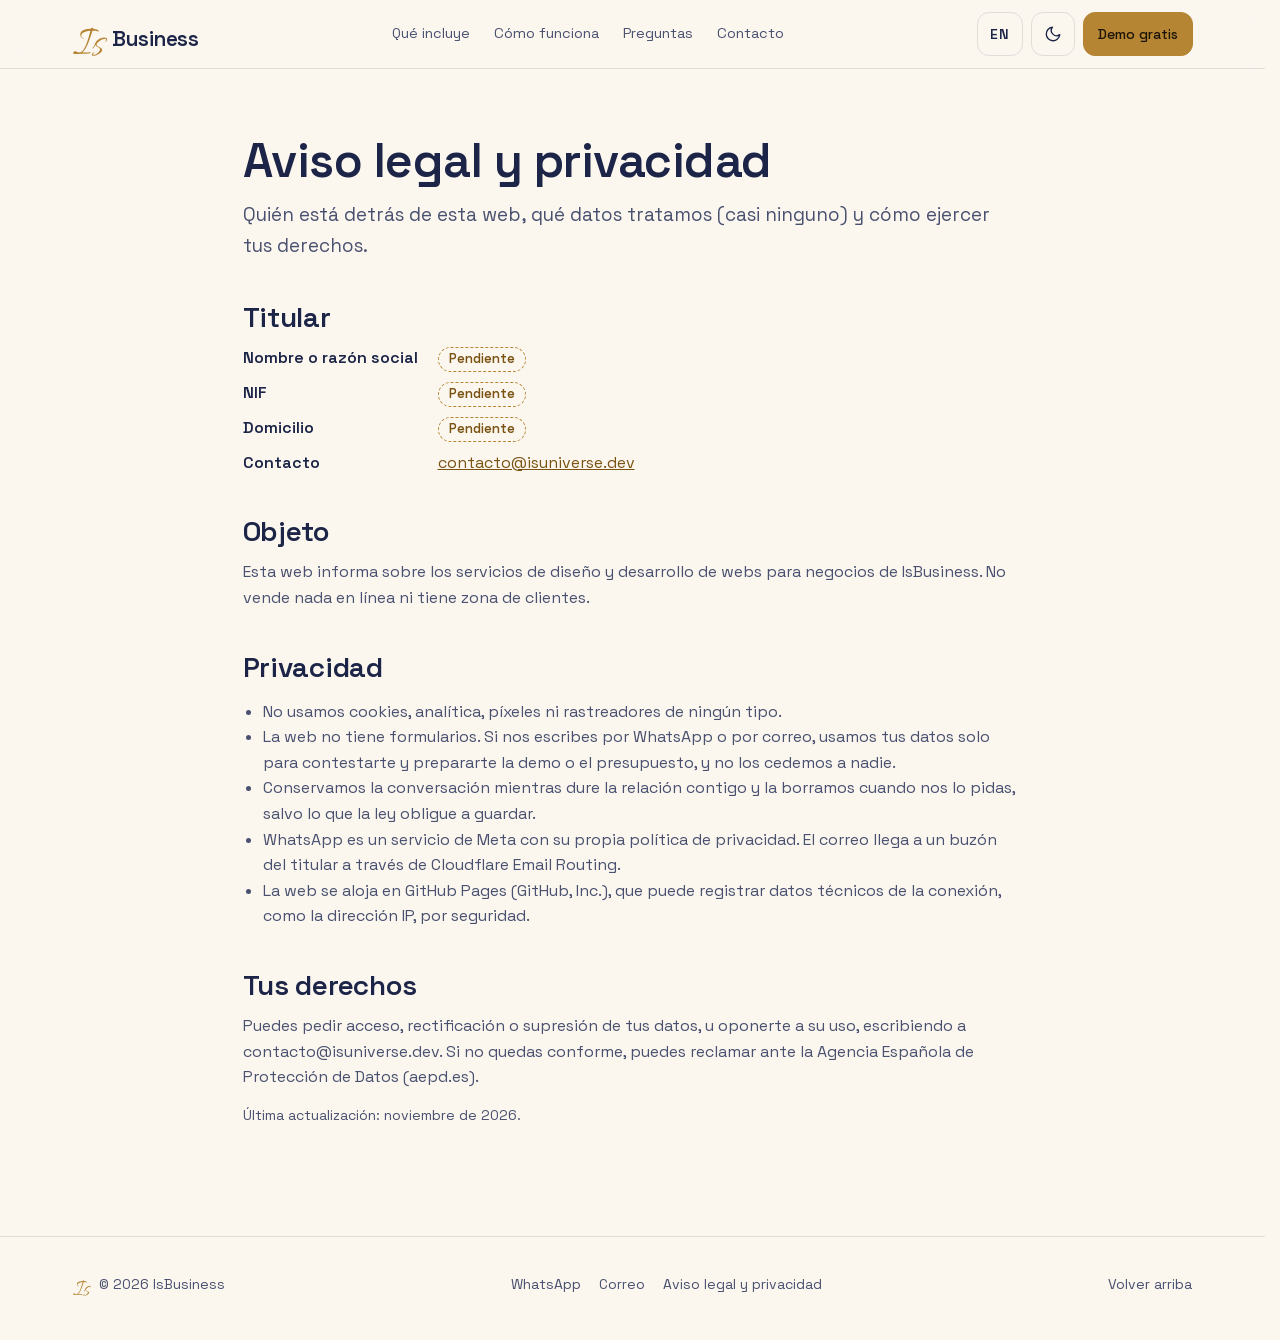
==== legal/index.html @ a071f983 "feat: IsBusiness website (ES/EN, light/dark, intro, legal page) One-page site for business.isunivers" ====
<!doctype html>
<html lang="es">
<head>
  <meta charset="utf-8">
  <meta http-equiv="Content-Security-Policy" content="default-src 'self'; script-src 'self'; style-src 'self'; img-src 'self' data:; font-src 'self'; connect-src 'self'; manifest-src 'self'; base-uri 'self'; form-action 'none'; object-src 'none'; upgrade-insecure-requests">
  <meta name="referrer" content="strict-origin-when-cross-origin">
  <meta name="viewport" content="width=device-width, initial-scale=1, viewport-fit=cover">
  <title>Aviso legal y privacidad · IsBusiness</title>
  <meta name="description" content="Titular, objeto, privacidad y derechos de la web de IsBusiness: sin cookies ni analítica.">
  <meta name="theme-color" content="#0b1026">
  <link rel="canonical" href="https://business.isuniverse.dev/legal/">
  <link rel="icon" href="/assets/brand/favicon-light.svg" type="image/svg+xml" media="(prefers-color-scheme: light)" data-theme-icon="light">
  <link rel="icon" href="/assets/brand/favicon-dark.svg" type="image/svg+xml" media="(prefers-color-scheme: dark)" data-theme-icon="dark">
  <link rel="apple-touch-icon" href="/assets/brand/apple-touch-icon.png">
  <link rel="preload" href="/assets/ds/fonts/space-grotesk-latin.woff2" as="font" type="font/woff2" crossorigin>
  <script src="/assets/ds/startup.js"></script>
  <script src="/assets/boot.js"></script>
  <link rel="stylesheet" href="/assets/ds/tokens.css">
  <link rel="stylesheet" href="/assets/ds/base.css">
  <link rel="stylesheet" href="/assets/ds/startup.css">
  <link rel="stylesheet" href="/assets/ds/intro.css">
  <link rel="stylesheet" href="/assets/ds/circuit.css">
  <link rel="stylesheet" href="/assets/business.css">
  <script type="module" data-startup-entry src="/assets/business.js"></script>
</head>
<body data-page="legal">
  <svg class="is-symbol" width="0" height="0" aria-hidden="true" focusable="false"><symbol id="is-glyph" viewBox="170 0 686 795"><path transform="translate(512 512) scale(1.12) translate(-307.8 209.38)" d="M39.52 6.84Q23.56 6.84 14.82 4.18Q6.08 1.52 6.08 -8.36Q6.08 -12.16 6.84 -16.34Q7.60 -20.52 9.88 -25.84Q13.68 -34.20 22.80 -38.38Q31.92 -42.56 39.52 -42.56Q47.12 -42.56 53.20 -38.76Q63.84 -31.16 78.28 -25.46Q92.72 -19.76 108.68 -19.76Q126.92 -19.76 145.92 -28.50Q164.92 -37.24 181.64 -60.80Q204.44 -90.44 224.20 -134.90Q243.96 -179.36 260.30 -228.76Q276.64 -278.16 289.56 -324.90Q302.48 -371.64 310.84 -405.84Q271.32 -402.80 234.08 -392.54Q196.84 -382.28 172.90 -363.66Q148.96 -345.04 148.96 -317.68Q148.96 -302.48 157.32 -292.98Q165.68 -283.48 176.70 -278.16Q187.72 -272.84 194.56 -269.04Q199.88 -266.00 199.88 -263.72Q199.88 -259.16 193.04 -262.20Q183.92 -264.48 169.86 -272.46Q155.80 -280.44 144.78 -294.12Q133.76 -307.80 133.00 -325.28Q133.00 -326.80 131.86 -329.84Q130.72 -332.88 130.72 -335.16Q129.20 -364.04 145.54 -383.80Q161.88 -403.56 189.62 -416.10Q217.36 -428.64 251.18 -434.34Q285.00 -440.04 319.20 -440.04L322.24 -447.64Q323.76 -451.44 330.98 -454.10Q338.20 -456.76 345.80 -456.76Q353.40 -456.76 358.34 -454.48Q363.28 -452.20 363.28 -448.40Q363.28 -444.60 359.48 -438.52Q384.56 -436.24 405.46 -430.92Q426.36 -425.60 440.80 -418.00Q446.12 -415.72 453.34 -408.50Q460.56 -401.28 460.56 -396.72Q460.56 -392.92 454.48 -392.92Q451.44 -392.92 446.88 -393.68Q442.32 -394.44 436.24 -396.72Q421.80 -402.04 398.62 -404.32Q375.44 -406.60 348.84 -406.60Q337.44 -371.64 321.86 -323.76Q306.28 -275.88 286.90 -224.58Q267.52 -173.28 244.72 -126.54Q221.92 -79.80 196.84 -47.88Q189.24 -40.28 182.02 -32.68Q174.80 -25.08 167.96 -19.00Q209.76 -18.24 244.34 -19.76Q278.92 -21.28 302.48 -22.04L307.04 -22.04Q315.40 -22.04 315.40 -18.24Q315.40 -14.44 310.84 -9.88Q306.28 -5.32 303.24 -3.80Q299.44 -2.28 277.02 -0.38Q254.60 1.52 221.54 2.66Q188.48 3.80 152.76 4.94Q117.04 6.08 86.64 6.46Q56.24 6.84 39.52 6.84ZM365.56 38.00Q335.16 38.00 335.16 21.28Q335.16 9.12 348.08 -3.80Q357.96 -13.68 370.12 -19.76Q382.28 -25.84 385.32 -25.84Q389.12 -25.84 389.50 -22.80Q389.88 -19.76 386.08 -18.24Q378.48 -13.68 368.98 -5.70Q359.48 2.28 359.48 11.40Q359.48 23.56 373.92 23.56Q391.40 23.56 410.40 13.30Q429.40 3.04 445.74 -12.92Q462.08 -28.88 472.34 -45.22Q482.60 -61.56 482.60 -73.72Q482.60 -83.60 475.76 -91.96Q468.92 -100.32 447.64 -111.72Q433.20 -120.08 419.90 -129.20Q406.60 -138.32 399.76 -151.24Q393.68 -140.60 384.18 -125.78Q374.68 -110.96 361.76 -95.00Q357.20 -90.44 352.64 -90.44Q348.08 -90.44 348.08 -94.24Q348.08 -96.52 351.88 -101.84Q372.40 -126.16 382.28 -146.68Q392.16 -167.20 395.96 -177.84Q399.00 -199.88 416.48 -219.64Q433.96 -239.40 459.04 -254.22Q484.12 -269.04 510.34 -277.40Q536.56 -285.76 557.08 -285.76Q577.60 -285.76 593.56 -278.16Q609.52 -270.56 609.52 -253.84Q609.52 -244.72 604.20 -234.08Q597.36 -219.64 581.40 -208.24Q580.64 -207.48 579.12 -207.48Q573.04 -207.48 573.04 -212.80Q573.04 -216.60 576.84 -220.40Q582.92 -225.72 586.72 -233.32Q590.52 -240.92 590.52 -247.76Q590.52 -261.44 574.56 -261.44Q557.84 -261.44 530.86 -252.32Q503.88 -243.20 481.08 -228.76Q455.24 -212.04 437.76 -192.28Q420.28 -172.52 420.28 -157.32Q420.28 -149.72 425.22 -143.26Q430.16 -136.80 444.60 -128.44Q452.20 -123.88 465.88 -116.66Q479.56 -109.44 489.44 -103.36Q520.60 -84.36 520.60 -63.08Q520.60 -45.60 505.40 -27.74Q490.20 -9.88 466.26 4.94Q442.32 19.76 415.72 28.88Q389.12 38.00 365.56 38.00Z"/></symbol></svg>
  <a class="skip-link" href="#main"><span data-i18n="skip">Ir al contenido</span></a>
  <header class="topbar" id="top">
    <div class="container topbar-row">
      <a class="brand" href="/" aria-label="IsBusiness"><svg class="brand-mark" viewBox="0 0 233 270" aria-hidden="true" focusable="false"><use href="#is-glyph" width="233" height="270"/></svg><span class="brand-name" aria-hidden="true">Business</span></a>
      <nav class="nav" aria-label="Secciones" data-i18n-aria="nav.label">
        <a href="/#incluye" data-i18n="nav.includes">Qué incluye</a>
        <a href="/#proceso" data-i18n="nav.process">Cómo funciona</a>
        <a href="/#preguntas" data-i18n="nav.faq">Preguntas</a>
        <a href="/#contacto" data-i18n="nav.contact">Contacto</a>
      </nav>
      <div class="tools">
        <button class="btn btn-icon lang-btn" type="button" data-action="lang" aria-label="Cambiar a inglés" data-i18n-aria="langLabel"><span data-i18n="langShort">EN</span></button>
        <button class="btn btn-icon theme-btn" type="button" data-action="theme" aria-label="Cambiar modo claro / oscuro" data-i18n-aria="theme"><svg class="i-moon" viewBox="0 0 24 24" width="18" height="18" aria-hidden="true"><path d="M21 12.8A9 9 0 1 1 11.2 3a7 7 0 0 0 9.8 9.8z" fill="none" stroke="currentColor" stroke-width="1.8" stroke-linecap="round" stroke-linejoin="round"/></svg><svg class="i-sun" viewBox="0 0 24 24" width="18" height="18" aria-hidden="true"><g fill="none" stroke="currentColor" stroke-width="1.8" stroke-linecap="round"><circle cx="12" cy="12" r="4.2"/><path d="M12 2.5v2.2M12 19.3v2.2M2.5 12h2.2M19.3 12h2.2M5.3 5.3l1.6 1.6M17.1 17.1l1.6 1.6M5.3 18.7l1.6-1.6M17.1 6.9l1.6-1.6"/></g></svg></button>
        <a class="btn btn-primary btn-sm bar-cta" data-wa href="https://wa.me/34613371874?text=Hola%2C%20he%20visto%20IsBusiness%20y%20me%20gustar%C3%ADa%20una%20demo%20gratis%20para%20mi%20negocio." target="_blank" rel="noopener noreferrer"><span data-i18n="cta.short">Demo gratis</span></a>
      </div>
    </div>
    <span class="read-progress" aria-hidden="true"></span>
  </header>

  <main id="main" class="legal">
    <div class="container narrow">
      <h1 data-i18n="legal.title">Aviso legal y privacidad</h1>
      <p class="lead" data-i18n="legal.lead">Quién está detrás de esta web, qué datos tratamos (casi ninguno) y cómo ejercer tus derechos.</p>

      <h2 data-i18n="legal.h.owner">Titular</h2>
      <dl>
        <dt data-i18n="legal.owner.name">Nombre o razón social</dt><dd><span class="pending" data-i18n="legal.pending">Pendiente</span></dd>
        <dt data-i18n="legal.owner.id">NIF</dt><dd><span class="pending" data-i18n="legal.pending">Pendiente</span></dd>
        <dt data-i18n="legal.owner.address">Domicilio</dt><dd><span class="pending" data-i18n="legal.pending">Pendiente</span></dd>
        <dt data-i18n="legal.owner.contact">Contacto</dt><dd><a data-mail href="mailto:contacto@isuniverse.dev?subject=Demo%20gratis%20para%20mi%20negocio">contacto@isuniverse.dev</a></dd>
      </dl>

      <h2 data-i18n="legal.h.purpose">Objeto</h2>
      <p data-i18n="legal.purpose">Esta web informa sobre los servicios de diseño y desarrollo de webs para negocios de IsBusiness. No vende nada en línea ni tiene zona de clientes.</p>

      <h2 data-i18n="legal.h.privacy">Privacidad</h2>
      <ul>
        <li data-i18n="legal.p.0">No usamos cookies, analítica, píxeles ni rastreadores de ningún tipo.</li>
        <li data-i18n="legal.p.1">La web no tiene formularios. Si nos escribes por WhatsApp o por correo, usamos tus datos solo para contestarte y prepararte la demo o el presupuesto, y no los cedemos a nadie.</li>
        <li data-i18n="legal.p.2">Conservamos la conversación mientras dure la relación contigo y la borramos cuando nos lo pidas, salvo lo que la ley obligue a guardar.</li>
        <li data-i18n="legal.p.3">WhatsApp es un servicio de Meta con su propia política de privacidad. El correo llega a un buzón del titular a través de Cloudflare Email Routing.</li>
        <li data-i18n="legal.p.4">La web se aloja en GitHub Pages (GitHub, Inc.), que puede registrar datos técnicos de la conexión, como la dirección IP, por seguridad.</li>
      </ul>

      <h2 data-i18n="legal.h.rights">Tus derechos</h2>
      <p data-i18n="legal.rights">Puedes pedir acceso, rectificación o supresión de tus datos, u oponerte a su uso, escribiendo a contacto@isuniverse.dev. Si no quedas conforme, puedes reclamar ante la Agencia Española de Protección de Datos (aepd.es).</p>

      <p class="muted" data-i18n="legal.updated">Última actualización: noviembre de 2026.</p>
    </div>
  </main>

  <footer class="footer">
    <div class="container footer-row">
      <span class="footer-brand"><svg viewBox="0 0 233 270" aria-hidden="true" focusable="false"><use href="#is-glyph" width="233" height="270"/></svg><span>© <span data-year>2026</span> IsBusiness</span></span>
      <nav class="footer-links" aria-label="Enlaces" data-i18n-aria="footer.label">
        <a data-wa href="https://wa.me/34613371874?text=Hola%2C%20he%20visto%20IsBusiness%20y%20me%20gustar%C3%ADa%20una%20demo%20gratis%20para%20mi%20negocio." target="_blank" rel="noopener noreferrer">WhatsApp</a>
        <a data-mail href="mailto:contacto@isuniverse.dev?subject=Demo%20gratis%20para%20mi%20negocio"><span data-i18n="footer.mail">Correo</span></a>
        <a href="/legal/"><span data-i18n="footer.legal">Aviso legal y privacidad</span></a>
      </nav>
      <a class="footer-top" href="#top"><span data-i18n="footer.top">Volver arriba</span></a>
    </div>
  </footer>
</body>
</html>
---- assets/ds/tokens.css ----
/* Vendored from the IsUniverse design system (portada f03a82d, assets/ds/tokens.css); identity comments removed. */

@font-face { font-family: 'Allura'; src: url('fonts/allura-latin.woff2') format('woff2'); font-weight: 400; font-display: swap; }
@font-face { font-family: 'Space Grotesk'; src: url('fonts/space-grotesk-latin.woff2') format('woff2'); font-weight: 300 700; font-display: swap; }

:root {
  /* brand palette (same in both themes) */
  --ink-950: #0b1026; --ink-900: #0d1229; --ink-850: #121833; --ink-800: #1b2247; --ink-700: #1c2547; --ink-600: #2e3c74; --ink-500: #3a4170;
  --gold-700: #7a5212; --gold-600: #b58534; --gold-500: #c8953f; --gold-400: #e2b25c; --gold-300: #f2d18b;
  --cream-50: #fbf7ef; --cream-100: #f4ecdd; --cream-200: #f6f1e7;
  --mist-100: #e7e9f5; --mist-200: #c9cde3; --mist-300: #b9bdd3; --mist-500: #8d94b8; --mist-600: #6d7499;
  --on-gold: #1c1407;
  --mist-350: #b3b8d6;
  /* states: messages of forms (success, error) */
  --success: #9fe0b4; --success-strong: #5fbf7a;
  --danger: #e06c5a; --danger-strong: #d4553f; --danger-soft: #ffb4a3; --danger-border: #ff8a73;
  /* shape, type and motion */
  --radius: 18px; --radius-sm: 12px; --radius-lg: 28px;
  --font-script: 'Allura', 'Snell Roundhand', cursive;
  --font-sans: 'Space Grotesk', system-ui, -apple-system, sans-serif;
  --font-mono: ui-monospace, 'SF Mono', Menlo, monospace;
  --ease-out: cubic-bezier(.2, .8, .2, 1);
  /* motion: one rhythm for every site (IsAcademy's timings are the reference) */
  --ease-in-out: cubic-bezier(.65, 0, .35, 1);
  --dur-fast: .2s;
  --dur-base: .45s;
  --dur-slow: .9s;
  --stagger: .08s;
  /* light theme: one brand gold (logo, buttons, script, numbers, borders) + one gold for small text */
  --gold: var(--gold-600); --gold-2: var(--gold-500); --gold-text: var(--gold-700);
  --bg: var(--cream-50); --bg-alt: var(--cream-100); --surface: #fffdf9;
  --text: var(--ink-700); --text-2: #4a5170; --line: rgba(28, 37, 71, .12);
  --control-border: var(--mist-600); --control-hover-border: var(--ink-700);
  --control-placeholder: var(--text-2); --success-text: #28623d; --danger-text: #9b3929;
  --glass: rgba(251, 247, 239, .82);
  --shadow: 0 18px 50px rgba(122, 82, 18, .08); --shadow-hover: 0 24px 60px rgba(122, 82, 18, .14);
  --shadow-sm: 0 6px 18px rgba(122, 82, 18, .10); --bar-shadow: 0 10px 30px rgba(122, 82, 18, .07);
  --spot: rgba(200, 149, 63, .10);
  --gold-glow: rgba(226, 178, 92, .18);
  /* assistant avatar skin (IsAcademy's Alan): warmer in light, softer in dark */
  --av-skin: #8d5b3d; --av-shade: #6e4229;
  color-scheme: light;
}
/* dark theme: the system preference unless the visitor chose light, or an explicit choice (both blocks stay identical) */
@media (prefers-color-scheme: dark) {
  :root:not([data-theme="light"]) {
    --bg: var(--ink-950); --bg-alt: #10163a; --surface: #141b40; --text: var(--cream-200); --text-2: var(--mist-300); --line: rgba(255, 255, 255, .12);
    --glass: rgba(11, 16, 38, .78); --shadow: 0 18px 50px rgba(0, 0, 0, .4); --shadow-hover: 0 24px 60px rgba(0, 0, 0, .5); --spot: rgba(226, 178, 92, .08);
    --shadow-sm: 0 6px 18px rgba(0, 0, 0, .35); --bar-shadow: 0 10px 30px rgba(0, 0, 0, .35);
    --control-border: var(--mist-500); --control-hover-border: var(--mist-200);
    --control-placeholder: var(--text-2); --success-text: var(--success); --danger-text: var(--danger-soft);
    --gold: var(--gold-500); --gold-2: var(--gold-400); --gold-text: var(--gold-400); --av-skin: #c08d68; --av-shade: #9b6a4a; color-scheme: dark;
  }
}
:root[data-theme="dark"] {
  --bg: var(--ink-950); --bg-alt: #10163a; --surface: #141b40; --text: var(--cream-200); --text-2: var(--mist-300); --line: rgba(255, 255, 255, .12);
  --glass: rgba(11, 16, 38, .78); --shadow: 0 18px 50px rgba(0, 0, 0, .4); --shadow-hover: 0 24px 60px rgba(0, 0, 0, .5); --spot: rgba(226, 178, 92, .08);
  --shadow-sm: 0 6px 18px rgba(0, 0, 0, .35); --bar-shadow: 0 10px 30px rgba(0, 0, 0, .35);
  --control-border: var(--mist-500); --control-hover-border: var(--mist-200);
  --control-placeholder: var(--text-2); --success-text: var(--success); --danger-text: var(--danger-soft);
  --gold: var(--gold-500); --gold-2: var(--gold-400); --gold-text: var(--gold-400); --av-skin: #c08d68; --av-shade: #9b6a4a; color-scheme: dark;
}
---- assets/ds/base.css ----
/* Vendored from the IsUniverse design system (portada f03a82d, assets/ds/base.css); identity comments removed. */

/* ===================== 1. Base ===================== */
* { box-sizing: border-box; }
[hidden] { display: none !important; }
/* the scrollbar space is always kept (also while an intro holds the page): every page has the same width, so the
   cross-fade between sites is never aborted by a viewport that changes size */
html { scroll-behavior: smooth; scroll-padding-top: 84px; interpolate-size: allow-keywords; scrollbar-gutter: stable; }
body { margin: 0; background: var(--bg); color: var(--text); font-family: var(--font-sans); line-height: 1.6; -webkit-font-smoothing: antialiased; }
h1, h2, h3 { line-height: 1.15; margin: 0; font-weight: 600; letter-spacing: -.01em; text-wrap: balance; }
p { margin: 0 0 14px; }
a { color: var(--gold-text); }
button { font: inherit; color: inherit; cursor: pointer; }
:focus-visible { outline: 2px solid var(--gold-text); outline-offset: 3px; border-radius: 6px; }
.sr-only { position: absolute; width: 1px; height: 1px; overflow: hidden; clip: rect(0 0 0 0); white-space: nowrap; }
.skip-link { position: absolute; left: 16px; top: -60px; z-index: 60; padding: 10px 14px; border-radius: var(--radius-sm); background: var(--gold); color: var(--on-gold); text-decoration: none; }
.skip-link:focus { top: 12px; }
.container { width: min(1120px, calc(100% - 32px)); margin: 0 auto; }
.narrow { width: min(780px, calc(100% - 32px)); }
.muted { color: var(--text-2); font-size: 14px; }
.eyebrow { font-size: 13px; letter-spacing: .14em; text-transform: uppercase; color: var(--gold-text); font-weight: 600; margin-bottom: 12px; }
.lead { font-size: clamp(17px, 1.6vw, 19px); color: var(--text-2); }
h2 { font-size: clamp(28px, 4vw, 42px); margin-bottom: 16px; }

/* ===================== 2. Buttons, cards, chips ===================== */
/* buttons: a 1 px lift and a soft shadow on hover, a small press on click */
.btn { display: inline-flex; align-items: center; justify-content: center; gap: 8px; min-height: 44px; padding: 10px 18px; line-height: 1.3;
  border-radius: var(--radius-sm); border: 1px solid var(--line); background: transparent; font-size: 15px; font-weight: 500; color: var(--text);
  text-decoration: none; transition: transform .2s var(--ease-out), box-shadow .2s ease, background .2s ease, border-color .2s ease; }
.btn:hover { border-color: var(--gold); transform: translateY(-1px); box-shadow: var(--shadow-sm); }
.btn:active { transform: translateY(0) scale(.98); box-shadow: none; }
.btn-primary { background: var(--gold); border-color: var(--gold); color: var(--on-gold); }
.btn-primary:hover { background: var(--gold-2); border-color: var(--gold-2); box-shadow: 0 8px 22px rgba(200, 149, 63, .32); }
.btn-lg { min-height: 52px; padding: 14px 24px; font-size: 16px; }
.btn-sm { min-height: 40px; padding: 8px 14px; font-size: 14px; }
.btn-icon { min-width: 44px; padding: 10px 12px; }
.btn[aria-pressed="true"] { border-color: var(--gold); background: rgba(200, 149, 63, .14); }
/* calls to action end in an arrow that nudges forward */
.btn-arrow::after { content: "→"; display: inline-block; transition: transform .25s var(--ease-out); }
.btn-arrow:hover::after { transform: translateX(4px); }

/* cards: one base for every card; a faint light follows the pointer (ds.js sets --mx/--my; mouse only) */
.card { position: relative; background: var(--surface); border: 1px solid var(--line); border-radius: var(--radius); padding: 24px; box-shadow: var(--shadow);
  transition: transform .35s var(--ease-out), box-shadow .35s ease, border-color .35s ease; }
.card::after { content: ""; position: absolute; inset: 0; border-radius: inherit; pointer-events: none; opacity: 0; transition: opacity .35s ease;
  background: radial-gradient(240px circle at var(--mx, 50%) var(--my, 50%), var(--spot), transparent 70%); }
@media (hover: hover) and (pointer: fine) {
  .card:not(.card--static):hover { transform: translateY(-2px); box-shadow: var(--shadow-hover); border-color: rgba(200, 149, 63, .45); }
  .card:hover::after { opacity: 1; }
}
.card > * { position: relative; }
.pill { display: inline-block; font-size: 12px; letter-spacing: .04em; padding: 3px 10px; border-radius: 999px; border: 1px solid var(--gold); color: var(--gold-text); }
.chips { display: flex; flex-wrap: wrap; gap: 8px; padding: 0; margin: 0; list-style: none; }
.chips li, .chips a { font-size: 13px; padding: 5px 12px; border-radius: 999px; border: 1px solid var(--line); color: var(--text-2); background: var(--surface); text-decoration: none; }
.chips a:hover { border-color: var(--gold); color: var(--text); }
/* a chip that holds a link is drawn once, by the link (no pill inside a pill); chips keep their words on one line */
.chips li:has(> a) { padding: 0; border: 0; background: none; }
.chips li, .chips a { white-space: nowrap; }
.chips a { display: inline-block; }

/* ===================== 3. Top bar and brand ===================== */
/* glass bar, a soft shadow once the page scrolls and a thin reading-progress line */
.topbar { position: sticky; top: 0; z-index: 20; background: var(--glass); border-bottom: 1px solid var(--line);
  backdrop-filter: blur(8px); -webkit-backdrop-filter: blur(8px); transition: box-shadow .3s ease; }
.topbar.scrolled { background: var(--surface); box-shadow: var(--bar-shadow); }
.read-progress { position: absolute; left: 0; right: 0; bottom: -1px; height: 2px; transform: scaleX(0); transform-origin: 0 50%;
  background: linear-gradient(90deg, var(--gold), var(--gold-2)); pointer-events: none; }
.topbar-row { display: flex; align-items: center; gap: 18px; min-height: 68px; }
/* wordmark: the "Is" followed by the rest of the name */
.brand { display: inline-flex; align-items: baseline; text-decoration: none; color: var(--text); flex: none; }
.brand-is { font-family: var(--font-script); color: var(--gold); font-size: 38px; line-height: .8; margin-right: 1px; -webkit-text-stroke: .5px currentColor;
  transition: transform .3s var(--ease-out); }
.brand:hover .brand-is { transform: rotate(-4deg); }
.brand-name { font-size: 20px; font-weight: 500; letter-spacing: -.02em; }
.nav { display: flex; gap: 4px; flex: 1; justify-content: center; align-items: center; }
.nav a { color: var(--text-2); text-decoration: none; font-size: 14.5px; padding: 8px 10px; border-radius: 10px; white-space: nowrap; transition: color .2s, background .2s; }
.nav a:hover { color: var(--text); background: rgba(200, 149, 63, .08); }
.nav a.active, .nav a[aria-current="page"] { color: var(--text); background: rgba(200, 149, 63, .14); }
.tools { display: flex; gap: 8px; align-items: center; flex: none; margin-left: auto; }
/* the bar controls share one height (44 px, as in IsAcademy): text buttons, language and theme */
.tools > .btn, .intro-top > .btn { min-height: 44px; font-size: 14px; }
.lang-btn { font-size: 13px; font-weight: 600; letter-spacing: .04em; }
.theme-btn .i-sun { display: none; }
:root[data-theme="dark"] .theme-btn .i-sun { display: block; }
:root[data-theme="dark"] .theme-btn .i-moon { display: none; }
@media (prefers-color-scheme: dark) {
  :root:not([data-theme="light"]) .theme-btn .i-sun { display: block; }
  :root:not([data-theme="light"]) .theme-btn .i-moon { display: none; }
}

/* signature (signature.js): calligraphic "Is" + the decoded rest of the name, as in IsAcademy's intro logo */
.sig { display: block; width: 100%; height: auto; overflow: visible; }
.sig .is { font-family: var(--font-script); font-size: 300px; fill: var(--gold); }
.sig .is-stroke { fill: none; stroke: var(--gold); stroke-width: 1.6; }
.sig .word { font-family: var(--font-sans); font-weight: 500; font-size: 150px; fill: var(--text); letter-spacing: -3px; }
.sig .cursor { fill: var(--gold); }
.sig .cursor[opacity="1"] { animation: sig-blink 1s steps(1) infinite; }
@keyframes sig-blink { 50% { opacity: 0; } }

/* ===================== 4. Sections and footer ===================== */
.section { padding: 96px 0; }
.section.alt { background: var(--bg-alt); }
.section-head { max-width: 720px; margin-bottom: 40px; }
.footer { padding: 36px 0 44px; border-top: 1px solid var(--line); color: var(--text-2); font-size: 14px; }
.footer-row { display: flex; flex-wrap: wrap; gap: 12px 24px; align-items: center; justify-content: space-between; }
.footer a { color: var(--text-2); text-decoration: none; }
.footer a:hover { color: var(--text); }
.footer-links { display: flex; flex-wrap: wrap; gap: 6px 18px; }
.footer-top { white-space: nowrap; }   /* «Volver arriba», last item of the footer row on every site */

/* ===================== 5. Motion and responsive ===================== */
/* reveal on scroll: a short rise with a natural ease, staggered by --d */
.reveal { opacity: 1; transform: none; transition: opacity .6s var(--ease-out) var(--d, 0s), transform .6s var(--ease-out) var(--d, 0s); }
.js .reveal { opacity: 0; transform: translateY(12px); }
.js .reveal.in { opacity: 1; transform: none; }
/* siblings inside .stagger rise one after another (cards of a grid, lines of a hero) */
.stagger > .reveal:nth-child(2) { --d: calc(var(--stagger) * 1); }
.stagger > .reveal:nth-child(3) { --d: calc(var(--stagger) * 2); }
.stagger > .reveal:nth-child(4) { --d: calc(var(--stagger) * 3); }
.stagger > .reveal:nth-child(5) { --d: calc(var(--stagger) * 4); }
.stagger > .reveal:nth-child(6) { --d: calc(var(--stagger) * 5); }
.stagger > .reveal:nth-child(7) { --d: calc(var(--stagger) * 6); }
.stagger > .reveal:nth-child(n+8) { --d: calc(var(--stagger) * 7); }
/* moving between pages of the same origin is a soft cross-fade, not a cut */
@media (prefers-reduced-motion: no-preference) {
  @view-transition { navigation: auto; }
  ::view-transition-old(root), ::view-transition-new(root) { animation-duration: var(--dur-base); animation-timing-function: var(--ease-out); }
}
details::details-content { block-size: 0; overflow: clip; transition: block-size .35s var(--ease-out), content-visibility .35s allow-discrete; }
details[open]::details-content { block-size: auto; }
/* narrow screens: the bar wraps and the menu becomes a second row that scrolls sideways (as in IsAcademy) */
@media (max-width: 1080px) {
  .topbar-row { flex-wrap: wrap; gap: 8px 12px; padding-top: 10px; }
  .nav { order: 3; flex-basis: 100%; justify-content: flex-start; overflow-x: auto; scrollbar-width: none; margin: 0 -16px; padding: 0 16px 8px; }
  .nav::-webkit-scrollbar { display: none; }
  html { scroll-padding-top: 120px; }
}
@media (max-width: 640px) {
  .section { padding: 64px 0; }
  .topbar-row { gap: 6px 8px; }
  .tools { gap: 6px; } .tools .btn-icon { min-width: 40px; padding: 8px; }
}
@media (max-width: 420px) {
  .brand-name { font-size: 18px; }
  .brand-is { font-size: 34px; }
}
@media (prefers-reduced-motion: reduce) {
  html { scroll-behavior: auto; }
  *, *::before, *::after { animation-duration: .01ms !important; animation-iteration-count: 1 !important; transition-duration: .01ms !important; }
  .js .reveal { opacity: 1; transform: none; }
}
---- assets/ds/startup.css ----
/* The static page remains useful when scripting is off or startup has failed.
   Native links and details remain available; do not offer controls that cannot act. */
html:not(.js) button,
html:not(.js) .lead-form { display: none !important; }
---- assets/ds/intro.css ----
/* Vendored from the IsUniverse design system (portada f03a82d, assets/ds/intro.css); identity comments removed. */

/* only with JavaScript (the boot script adds .js); otherwise the page shows straight away */
.intro { display: none; }
.js .intro { position: fixed; inset: 0; z-index: 50; display: grid; justify-items: center; align-content: start;
  padding: max(12vh, 72px) 24px 24px; background: var(--bg); overflow: hidden auto; }
.js .intro[hidden] { display: none; }
body.intro-open { overflow: hidden; }

.intro:focus { outline: none; }   /* it holds the focus at rest (intro.js); its buttons keep their rings */
.intro-top { position: absolute; top: 16px; right: 16px; display: flex; gap: 8px; align-items: center; z-index: 2; }
.intro-stage { width: min(92vw, 1160px, 100%); text-align: center; position: relative; z-index: 1; }
.intro-sig .sig { width: min(1160px, 92vw, 100%); margin: 0 auto; }
/* the signature starts empty, as IsAcademy's logo: nothing flashes before it is drawn (signature.js adds .is-live) */
.js .intro .sig:not(.is-live) .is-stroke { stroke-dasharray: 3000; stroke-dashoffset: 3000; }
.js .intro .sig:not(.is-live) :is(.is-fill, .word, .cursor) { visibility: hidden; }
/* coming from the intro of another site with the signature already written (intro.js, boot script): it is shown
   complete from the first frame and the page transition keeps it in place (view-transition-name) */
.js.sig-handoff .intro .sig .is-stroke { stroke-dashoffset: 0; }
.js.sig-handoff .intro .sig :is(.is-fill, .word) { visibility: visible; }
.js .intro:not([hidden]) .sig { view-transition-name: signature; }
/* while a stored English choice is being applied the intro texts wait, so they never flash in Spanish (i18n.js) */
.i18n-wait .intro :is(.intro-top, .intro-after, .intro-actions) { visibility: hidden; }

.intro-after, .intro-actions { opacity: 0; transform: translateY(8px); transition: opacity .8s ease, transform .8s var(--ease-out); }
.intro.after .intro-after, .intro.ready .intro-actions { opacity: 1; transform: none; }
.intro-actions { visibility: hidden; }
.intro.ready .intro-actions { visibility: visible; }
.intro-tag { display: table; margin: 4px auto 0; }
.intro-hook { font-size: clamp(16px, 2.2vw, 22px); color: var(--text-2); max-width: 52ch; margin: 22px auto 0; }
.intro-milestones { width: min(520px, 100%); margin: 26px auto 0; }
/* milestones: each bar fills while its milestone is on screen (a light runs at its tip); the year counts up, the
   sentence is uncovered like ink; at the end the bars join into one gold line with a passing shine */
.intro-segs { position: relative; display: flex; margin-bottom: 14px; }
.intro-segs span { position: relative; flex: 1; height: 3px; margin-left: 6px; border-radius: 3px; background: var(--line); transition: margin .7s var(--ease-out), border-radius .7s ease; }
.intro-segs span:first-child { margin-left: 0; }
.intro-segs span.joined { margin-left: 2px; }
.intro-segs span::after { content: ""; position: absolute; inset: 0; border-radius: inherit; background: linear-gradient(90deg, var(--gold), var(--gold-2));
  transform: scaleX(0); transform-origin: left; }
.intro-segs span.on::after { transform: none; transition: transform .3s var(--ease-out); }
.intro-segs span.run::after { animation: seg-fill var(--step-ms, 1600ms) linear forwards; }
.intro-segs span.run::before { content: ""; position: absolute; z-index: 1; top: -4px; left: 0; width: 10px; height: 11px; margin-left: -5px; border-radius: 50%;
  background: radial-gradient(circle, var(--gold-2) 0 35%, transparent 70%); animation: seg-tip var(--step-ms, 1600ms) linear forwards; }
@keyframes seg-fill { to { transform: scaleX(1); } }
@keyframes seg-tip { from { left: 0; } to { left: 100%; } }
.intro-segs.complete span { margin-left: 0; }
.intro-segs.complete span { border-radius: 0; }
.intro-segs.complete span:first-child { border-radius: 3px 0 0 3px; }
.intro-segs.complete span:last-child { border-radius: 0 3px 3px 0; }
.intro-segs.complete::after { content: ""; position: absolute; inset: -3px 0; background: linear-gradient(90deg, transparent, rgba(255, 244, 214, .9), transparent);
  background-size: 30% 100%; background-repeat: no-repeat; animation: seg-shine 1.1s .35s var(--ease-out) both; pointer-events: none; }
@keyframes seg-shine { from { background-position: -40% 0; } to { background-position: 140% 0; } }
.intro-step { display: grid; justify-items: center; gap: 8px; min-height: 7.6em; align-content: start; margin: 0; color: var(--text); font-weight: 500;
  transition: min-height var(--dur-base) var(--ease-in-out); }
.intro-step.career-complete { min-height: 0; }
.st-meta { display: flex; align-items: baseline; gap: 10px; font-size: 12px; letter-spacing: .14em; text-transform: uppercase; color: var(--text-2); }
.st-year { font-family: var(--font-mono); font-size: 14px; font-weight: 600; letter-spacing: .04em; color: var(--gold-text); font-variant-numeric: tabular-nums; }
.st-where { font-weight: 600; color: var(--text); }
.st-role { font-weight: 600; color: var(--text); }
.st-ladder { position: relative; display: flex; width: min(420px, 100%); align-items: flex-start; gap: 0; margin: 3px 0 1px; font-size: 13px;
  max-height: 80px; opacity: 1;
  transition: opacity var(--dur-fast) ease, max-height var(--dur-base) var(--ease-in-out), margin var(--dur-base) var(--ease-in-out); }
.intro-step.career-complete .st-ladder { opacity: 0; max-height: 0; margin: -8px 0 0; overflow: clip; pointer-events: none; }
.st-rung { display: grid; justify-items: center; gap: 6px; flex: 1; min-width: 0; color: var(--text-2); font-weight: 600; }
.st-rung-dot { position: relative; width: 16px; height: 16px; border: 1px solid var(--line); border-radius: 50%; background: var(--surface);
  transition: background var(--dur-base) var(--ease-out), border-color var(--dur-base) var(--ease-out), box-shadow var(--dur-base) var(--ease-out); }
.st-rung-label { padding: 3px 8px; border: 1px solid transparent; border-radius: 999px; line-height: 1.35;
  transition: background var(--dur-base) var(--ease-out), color var(--dur-base) var(--ease-out), border-color var(--dur-base) var(--ease-out); }
.st-rung.past { color: var(--gold-text); }
.st-rung.past .st-rung-dot { border-color: var(--gold); background: var(--gold); }
.st-rung.now { color: var(--text); }
.st-rung.now .st-rung-dot { border-color: var(--gold); background: var(--gold-2); box-shadow: 0 0 0 4px var(--gold-glow); }
.st-rung.now .st-rung-label { color: var(--gold-text); }
/* Each stretch belongs to its destination: it fills once, reaches the next dot, then stays quiet. */
.st-sep { position: absolute; top: 7px; left: calc(var(--link-start) + 8px); width: calc(100% / var(--rungs) - 16px); height: 2px; background: var(--line); }
.st-sep::after { content: ""; position: absolute; inset: 0; background: linear-gradient(90deg, var(--gold), var(--gold-2)); transform: scaleX(0); transform-origin: left; }
.st-sep.reached::after { transform: scaleX(1); }
.intro-step.swap .st-sep.advance::after { animation: rung-link var(--dur-base) var(--ease-in-out) both; }
@keyframes rung-link { from { transform: scaleX(0); } to { transform: scaleX(1); } }
.st-text { font-size: clamp(15.5px, 2vw, 18px); line-height: 1.45; max-width: 46ch; }
.st-w { display: inline-block; }
.intro-step.swap:not(.continuing) .st-meta { animation: step-in var(--dur-base) var(--ease-out) both; }
.intro-step.swap:not(.continuing) .st-ladder { animation: step-in var(--dur-base) var(--stagger) var(--ease-out) both; }
.intro-step.swap .st-rung.now .st-rung-dot { animation: rung-arrive var(--dur-base) var(--dur-base) var(--ease-out) both; }
.intro-step.swap .st-ladder.complete .st-rung.now .st-rung-dot { animation-name: rung-finish; animation-duration: var(--dur-slow); }
@keyframes rung-arrive { from { transform: scale(.72); box-shadow: 0 0 0 0 var(--gold-glow); } to { transform: scale(1); box-shadow: 0 0 0 4px var(--gold-glow); } }
@keyframes rung-finish { 0% { transform: scale(.72); box-shadow: 0 0 0 0 var(--gold-glow); } 40% { transform: scale(1); box-shadow: 0 0 0 8px var(--gold-glow); } 100% { transform: scale(1); box-shadow: 0 0 0 4px var(--gold-glow); } }
.intro-step.swap .st-w { animation: word-in .55s calc(.12s + var(--n, 0) * 45ms) var(--ease-out) both; }
.intro-step.settled :is(.st-meta, .st-ladder, .st-rung-dot, .st-rung-label, .st-w), .intro-step.settled .st-sep::after { animation: none; transition: none; }
@keyframes word-in { from { opacity: 0; transform: translateY(8px); filter: blur(5px); } }
@keyframes step-in { from { opacity: 0; transform: translateY(6px); } }
.intro-actions { display: flex; flex-wrap: wrap; justify-content: center; gap: 12px; margin-top: 30px; }

/* while the intro is open the hero waits; when it closes, its lines rise one after another (.stagger) */
body.intro-open .hero .reveal.in { opacity: 0; transform: translateY(16px); }
/* The intro traces leave before the page traces arrive: never show both drawings through the fading backdrop. */
.intro .ds-circuit { transition: opacity var(--dur-fast) ease; }
.intro.leaving .ds-circuit { opacity: 0; }
.hero .ds-circuit { transition: opacity var(--dur-base) var(--ease-out); }
body.intro-open .hero .ds-circuit, body.entering .hero .ds-circuit { opacity: 0; }
/* the intro hands the focus to the page title (for screen readers and the keyboard): no ring on a programmatic focus */
main h1[tabindex="-1"]:focus { outline: none; }

/* the exit: the "Is" (human) flies to the seal leaving gold ink, the name (artificial) breaks into pixels */
.intro-flyer { position: fixed; z-index: 60; margin: 0; pointer-events: none; transform-origin: 0 0; }
.intro-flyer .sig { display: block; width: 100%; height: auto; }
.intro-flyer .word, .intro-flyer .cursor { display: none; }
body.entering .topbar .brand { opacity: 0; }

@media (max-width: 640px) {
  .js .intro { padding-top: max(14vh, 84px); }
  .intro-top { left: 16px; justify-content: flex-end; flex-wrap: wrap; }
  /* stacked actions share one width */
  .intro-actions { flex-direction: column; align-items: center; }
  .intro-actions .btn { width: min(280px, 100%); }
}
/* Short laptop windows need room for the CV milestones and actions. Keep the signature's
   scale paired with IsAcademy's 1000 / 1401 logo; very small windows retain native scrolling. */
@media (max-height: 740px) {
  .js .intro { padding-top: 64px; }
  .intro-sig .sig { width: min(1160px, 92vw, 100%, max(280px, calc((100svh - 410px) * 3.5))); }
  .intro-hook { margin-top: 16px; }
  .intro-milestones { margin-top: 20px; }
  .intro-actions { margin-top: 20px; }
}
@media (prefers-reduced-motion: reduce) {
  .intro-after, .intro-actions { transition: none; }
  .intro-segs span.run::before, .intro-segs.complete::after { display: none; }
  .intro-step :is(.st-meta, .st-ladder, .st-rung-dot, .st-rung-label, .st-w), .intro-step .st-sep::after { animation: none; transition: none; }
}
---- assets/ds/circuit.css ----
/* Vendored from the IsUniverse design system (portada f03a82d, assets/ds/circuit.css); identity comments removed. */
.ds-circuit { position: absolute; pointer-events: none; }
.ds-circuit path { fill: none; stroke: var(--gold); stroke-width: 1.2;
  stroke-dasharray: 1; stroke-dashoffset: 1; animation: ds-trace 1.4s ease-out var(--at, .4s) forwards; }
.ds-circuit circle { fill: var(--gold); opacity: 0; transform-box: fill-box; transform-origin: center;
  animation: ds-node .3s ease-out calc(var(--at, .4s) + 1.15s) forwards; }
/* one trace after another, every 120 ms */
.ds-circuit :is(path, circle):nth-of-type(2) { --at: calc(var(--from, .4s) + .12s); }
.ds-circuit :is(path, circle):nth-of-type(3) { --at: calc(var(--from, .4s) + .24s); }
.ds-circuit :is(path, circle):nth-of-type(4) { --at: calc(var(--from, .4s) + .36s); }
.ds-circuit :is(path, circle):nth-of-type(1) { --at: var(--from, .4s); }
@keyframes ds-trace { to { stroke-dashoffset: 0; } }
@keyframes ds-node { from { opacity: 0; transform: scale(.4); } to { opacity: 1; transform: none; } }

/* the intro: the whole screen behind the signature */
.ds-circuit--intro { inset: 0; width: 100%; height: 100%; opacity: .5; }
/* the hero: a column of traces on the right */
.ds-circuit--hero { right: 0; top: 0; height: 100%; width: auto; opacity: .45; --from: .3s; }
@media (max-width: 900px) { .ds-circuit--hero { opacity: .25; } }
@media (max-width: 640px) { .ds-circuit--hero { display: none; } .ds-circuit--intro { opacity: .35; } }   /* on phones the hero lines would cross the text */

@media (prefers-reduced-motion: reduce) {
  .ds-circuit path { animation: none; stroke-dashoffset: 0; }
  .ds-circuit circle { animation: none; opacity: 1; }
}
---- assets/business.css ----
/* IsBusiness · page styles on top of the IsUniverse design system (/assets/ds/tokens.css, base.css, intro.css,
   circuit.css). Same palette (ink and gold), type, radii, motion curves and components; only what this page adds.
   1. Brand mark   2. Intro mark   3. Hero and phone   4. Features   5. Steps   6. Sectors, soon, FAQ, contact
   7. Footer and legal   8. Responsive and reduced motion */

/* ===================== 1. Brand mark (the official «Is», #is-glyph) ===================== */
.is-symbol { position: absolute; width: 0; height: 0; overflow: hidden; }
#is-glyph path { fill: inherit; }
.brand { align-items: flex-end; gap: 5px; }
.brand-mark { width: auto; height: 40px; margin-bottom: -3px; fill: var(--gold); flex: none; transition: transform .3s var(--ease-out); overflow: visible; }
.brand:hover .brand-mark { transform: rotate(-4deg); }
.brand-name { font-size: 21px; font-weight: 600; letter-spacing: -.02em; line-height: 1; padding-bottom: 4px; }
body.entering .topbar .brand { opacity: 0; }
::selection { background: rgba(200, 149, 63, .28); color: var(--text); }
html { accent-color: var(--gold); scrollbar-color: var(--gold) transparent; }

/* ===================== 2. Intro mark ===================== */
.bsig .is-stroke { fill: none; stroke: var(--gold); stroke-width: 3; stroke-linejoin: round; }
.bsig .is-fill { fill: var(--gold); }
.js .intro .bsig:not(.is-live) :is(.is-stroke, .is-fill, .word, .cursor) { visibility: hidden; }
.intro-flyer .bsig .is-stroke { visibility: hidden; }
.intro-top .btn-sm { min-height: 44px; }

/* ===================== 3. Hero and phone ===================== */
.hero { position: relative; overflow: hidden; padding: 84px 0 72px; }
.hero::before { content: ""; position: absolute; inset: -20% -10% auto auto; width: 60vw; height: 60vw; max-width: 760px; max-height: 760px;
  background: radial-gradient(circle, var(--gold-glow), transparent 62%); pointer-events: none; }
.hero-inner { position: relative; z-index: 1; display: grid; grid-template-columns: minmax(0, 1fr) auto; gap: 56px; align-items: center; }
.hero-title { font-size: clamp(36px, 5.4vw, 64px); line-height: 1.04; letter-spacing: -.03em; max-width: 14ch; margin: 0 0 22px; }
.hero-title span { background: linear-gradient(100deg, var(--text) 0 58%, var(--gold) 80%, var(--gold-text)); -webkit-background-clip: text; background-clip: text; color: transparent; }
.hero .lead { max-width: 52ch; margin-bottom: 28px; }
.hero-actions { display: flex; flex-wrap: wrap; gap: 12px; margin-bottom: 24px; }
.trust li { display: inline-flex; align-items: center; gap: 6px; }
.trust li::before { content: ""; width: 6px; height: 6px; border-radius: 50%; background: var(--gold); }

/* the phone: a generic small-business site with the WhatsApp booking flow playing in a loop (decorative) */
.device-wrap { position: relative; justify-self: center; }
.device { position: relative; width: 272px; aspect-ratio: 9 / 18.6; padding: 12px; border-radius: 42px; background: linear-gradient(160deg, var(--ink-800), var(--ink-950));
  box-shadow: 0 0 0 1px rgba(226, 178, 92, .35), 0 40px 80px rgba(11, 16, 38, .35), inset 0 0 0 2px rgba(255, 255, 255, .06);
  transform: rotate(-3deg); transition: transform .8s var(--ease-out); z-index: 1; }
.device-wrap:hover .device { transform: rotate(0deg) translateY(-6px); }
.device-notch { position: absolute; top: 18px; left: 50%; width: 76px; height: 20px; margin-left: -38px; border-radius: 12px; background: var(--ink-950); z-index: 2; }
.device-glow { position: absolute; inset: 18% -12% 6%; border-radius: 50%; background: radial-gradient(closest-side, rgba(226, 178, 92, .30), transparent); filter: blur(24px); z-index: 0; }
.screen { position: relative; height: 100%; overflow: hidden; border-radius: 32px; background: var(--cream-50); color: var(--ink-700); padding: 40px 14px 14px;
  display: flex; flex-direction: column; gap: 12px; font-size: 11px; }
.s-bar { display: flex; align-items: center; gap: 8px; }
.s-logo { width: 22px; height: 22px; border-radius: 7px; background: linear-gradient(135deg, var(--gold-500), var(--gold-700)); }
.s-name { font-weight: 700; font-size: 12px; letter-spacing: -.01em; flex: 1; }
.s-menu { width: 16px; height: 10px; border-block: 2px solid var(--ink-700); position: relative; }
.s-menu::after { content: ""; position: absolute; left: 0; right: 0; top: 2px; height: 2px; background: var(--ink-700); }
.s-hero { display: grid; gap: 7px; padding: 14px 12px; border-radius: 16px; background: var(--ink-900); }
.s-line { height: 9px; border-radius: 5px; background: rgba(251, 247, 239, .9); }
.s-line--lg { width: 86%; } .s-line--md { width: 58%; background: rgba(251, 247, 239, .45); }
.s-open { display: inline-flex; align-items: center; gap: 6px; margin-top: 4px; color: #9fe0b4; font-size: 10px; font-weight: 600; }
.s-open i { width: 7px; height: 7px; border-radius: 50%; background: #5fbf7a; box-shadow: 0 0 0 3px rgba(95, 191, 122, .25); }
.s-card { display: grid; gap: 9px; padding: 12px; border-radius: 16px; background: #fff; box-shadow: 0 8px 24px rgba(122, 82, 18, .12); }
.s-title { margin: 0; font-weight: 700; font-size: 12px; }
.s-row { display: flex; gap: 6px; }
.s-chip, .s-day, .s-hour { flex: 1; display: grid; place-items: center; min-height: 26px; border-radius: 9px; border: 1px solid rgba(28, 37, 71, .14); font-weight: 600; font-size: 10px; color: var(--ink-600); }
.s-day { min-height: 36px; line-height: 1.15; }
.s-day b { font-size: 12px; color: var(--ink-700); }
.s-send { display: grid; place-items: center; min-height: 32px; border-radius: 10px; background: #157a3c; color: #fff; font-weight: 700; font-size: 10.5px; }
.s-tiles { display: grid; grid-template-columns: 1fr 1fr; gap: 8px; }
.s-tile { display: flex; align-items: center; gap: 7px; min-height: 38px; padding: 8px 10px; border-radius: 12px; background: #fff; box-shadow: 0 6px 16px rgba(122, 82, 18, .10);
  font-weight: 600; font-size: 10.5px; }
.s-ico { flex: none; width: 16px; height: 16px; border-radius: 50%; border: 2px solid var(--gold-600); position: relative; }
.s-ico--clock::after { content: ""; position: absolute; left: 5px; top: 2px; width: 4px; height: 5px; border-left: 2px solid var(--gold-600); border-bottom: 2px solid var(--gold-600); }
.s-ico--pin { border-radius: 50% 50% 50% 0; transform: rotate(-45deg); }
.s-ico--pin::after { content: ""; position: absolute; inset: 3px; border-radius: 50%; background: var(--gold-600); }
.s-bubble { position: absolute; left: 14px; right: 14px; bottom: 16px; display: flex; gap: 8px; align-items: center; padding: 10px 12px; border-radius: 14px 14px 4px 14px;
  background: #dcf8c6; color: #1c2a1c; font-weight: 600; font-size: 10.5px; box-shadow: 0 10px 24px rgba(0, 0, 0, .18); opacity: 0; transform: translateY(16px) scale(.96); }
.s-check { color: #34b7f1; font-size: 10px; letter-spacing: -2px; }
/* the loop (9 s): service → day → hour → send → the message arrives; final state without motion */
.device .s-chip--a, .device .s-day--a, .device .s-hour--a { border-color: var(--gold-600); background: rgba(200, 149, 63, .16); color: var(--ink-700); }
.device.playing .s-chip--a { animation: pick-a 9s var(--ease-out) infinite; }
.device.playing .s-day--a { animation: pick-b 9s var(--ease-out) infinite; }
.device.playing .s-hour--a { animation: pick-c 9s var(--ease-out) infinite; }
.device.playing .s-send { animation: press 9s var(--ease-out) infinite; }
.device.playing .s-bubble { animation: bubble 9s var(--ease-out) infinite; }
body.intro-open .device * { animation-play-state: paused !important; }
@keyframes pick-a { 0%, 8% { border-color: rgba(28, 37, 71, .14); background: transparent; transform: none; } 12% { transform: scale(1.08); } 16%, 92% { border-color: var(--gold-600); background: rgba(200, 149, 63, .16); transform: none; } 100% { border-color: rgba(28, 37, 71, .14); background: transparent; } }
@keyframes pick-b { 0%, 22% { border-color: rgba(28, 37, 71, .14); background: transparent; transform: none; } 26% { transform: scale(1.08); } 30%, 92% { border-color: var(--gold-600); background: rgba(200, 149, 63, .16); transform: none; } 100% { border-color: rgba(28, 37, 71, .14); background: transparent; } }
@keyframes pick-c { 0%, 36% { border-color: rgba(28, 37, 71, .14); background: transparent; transform: none; } 40% { transform: scale(1.08); } 44%, 92% { border-color: var(--gold-600); background: rgba(200, 149, 63, .16); transform: none; } 100% { border-color: rgba(28, 37, 71, .14); background: transparent; } }
@keyframes press { 0%, 52% { transform: none; filter: none; } 55% { transform: scale(.95); filter: brightness(1.15); } 58%, 100% { transform: none; filter: none; } }
@keyframes bubble { 0%, 58% { opacity: 0; transform: translateY(16px) scale(.96); } 63%, 90% { opacity: 1; transform: none; } 96%, 100% { opacity: 0; transform: translateY(8px) scale(.98); } }
.device:not(.playing) .s-bubble { opacity: 1; transform: none; }

/* ===================== 4. Features ===================== */
.feature-grid { display: grid; grid-template-columns: repeat(3, minmax(0, 1fr)); gap: 20px; }
.feature { display: flex; flex-direction: column; gap: 10px; }
.feature h3 { font-size: 20px; }
.feature p { color: var(--text-2); margin: 0; }
.f-icon { display: grid; place-items: center; width: 48px; height: 48px; border-radius: 14px; background: rgba(200, 149, 63, .12); color: var(--gold-text);
  transition: transform .5s var(--ease-out), background .3s ease; }
.f-icon svg { width: 24px; height: 24px; fill: none; stroke: currentColor; stroke-width: 1.7; stroke-linecap: round; stroke-linejoin: round; }
.feature:hover .f-icon { transform: translateY(-2px) rotate(-4deg); background: rgba(200, 149, 63, .2); }
.feature::before { content: ""; position: absolute; left: 24px; right: 24px; top: 0; height: 2px; border-radius: 2px; background: linear-gradient(90deg, var(--gold), var(--gold-2));
  transform: scaleX(0); transform-origin: left; transition: transform .5s var(--ease-out); z-index: 1; }
.feature:hover::before { transform: scaleX(1); }

/* ===================== 5. Steps ===================== */
.steps { --track: 34px; position: relative; display: grid; grid-template-columns: repeat(4, minmax(0, 1fr)); gap: 24px; list-style: none; margin: 0; padding: 0; }
.steps::before, .steps::after { content: ""; position: absolute; top: calc(var(--track) - 1px); left: 28px; right: 28px; height: 2px; border-radius: 2px; background: var(--line); }
.steps::after { background: linear-gradient(90deg, var(--gold), var(--gold-2)); transform: scaleX(0); transform-origin: left; transition: transform 1.6s var(--ease-in-out) .2s; }
.steps.run::after { transform: scaleX(1); }
.step { position: relative; display: grid; gap: 8px; align-content: start; }
.step-n { position: relative; z-index: 1; display: grid; place-items: center; width: 68px; height: 68px; border-radius: 50%; border: 1px solid var(--line); background: var(--surface);
  font-family: var(--font-mono); font-weight: 600; font-size: 18px; color: var(--text-2); margin-bottom: 8px;
  transition: border-color .4s ease, color .4s ease, box-shadow .4s ease; }
.steps.run .step-n { border-color: var(--gold); color: var(--gold-text); box-shadow: 0 0 0 6px var(--gold-glow); }
.steps.run .step:nth-child(1) .step-n { transition-delay: .2s; }
.steps.run .step:nth-child(2) .step-n { transition-delay: .7s; }
.steps.run .step:nth-child(3) .step-n { transition-delay: 1.2s; }
.steps.run .step:nth-child(4) .step-n { transition-delay: 1.7s; }
.step h3 { font-size: 20px; }
.step p { color: var(--text-2); margin: 0; }

/* ===================== 6. Sectors, soon, FAQ, contact ===================== */
.sectors { display: grid; grid-template-columns: minmax(0, 1fr) minmax(0, 1fr); gap: 48px; align-items: center; }
.sector-list { display: grid; grid-template-columns: repeat(2, minmax(0, 1fr)); gap: 12px; list-style: none; margin: 0; padding: 0; }
.sector-list li { display: flex; align-items: center; gap: 12px; min-height: 56px; padding: 12px 16px; border-radius: var(--radius-sm); border: 1px solid var(--line);
  background: var(--surface); font-weight: 500; transition: border-color .3s ease, transform .3s var(--ease-out); }
.sector-list li::before { content: ""; flex: none; width: 10px; height: 10px; border-radius: 3px; background: var(--gold); transform: rotate(45deg); }
@media (hover: hover) and (pointer: fine) { .sector-list li:hover { border-color: rgba(200, 149, 63, .55); transform: translateX(4px); } }

.soon-section { padding-top: 0; }
.soon { display: grid; justify-items: start; gap: 14px; padding: 40px; overflow: hidden;
  background: linear-gradient(120deg, var(--surface), var(--surface) 55%, rgba(200, 149, 63, .12)); }
.soon h2 { margin: 0; }
.soon .lead { margin: 0; max-width: 60ch; }

.faq-wrap h2 { margin-bottom: 28px; }
.faq { display: grid; gap: 12px; }
.faq details { border: 1px solid var(--line); border-radius: var(--radius-sm); background: var(--surface); transition: border-color .3s ease; }
.faq details[open] { border-color: rgba(200, 149, 63, .5); }
.faq summary { display: flex; align-items: center; justify-content: space-between; gap: 16px; min-height: 56px; padding: 14px 18px; cursor: pointer; font-weight: 600; list-style: none; }
.faq summary::-webkit-details-marker { display: none; }
.faq summary::after { content: ""; flex: none; width: 10px; height: 10px; border-right: 2px solid var(--gold-text); border-bottom: 2px solid var(--gold-text);
  transform: rotate(45deg) translateY(-2px); transition: transform .35s var(--ease-out); }
.faq details[open] summary::after { transform: rotate(225deg) translateY(-2px); }
.faq details p { padding: 0 18px 16px; margin: 0; color: var(--text-2); }

.contact-card { display: grid; justify-items: center; text-align: center; gap: 12px; padding: 56px 24px;
  background: radial-gradient(120% 140% at 50% 0%, rgba(200, 149, 63, .14), transparent 60%), var(--surface); }
.contact-mark { width: auto; height: 64px; fill: var(--gold); margin-bottom: 4px; }
.contact-card h2 { margin: 0; }
.contact-card .lead { max-width: 46ch; margin: 0 0 8px; }
.contact-actions { display: flex; flex-wrap: wrap; justify-content: center; gap: 12px; }
.contact-note { margin: 8px 0 0; }

/* ===================== 7. Footer and legal ===================== */
.footer-brand { display: inline-flex; align-items: center; gap: 8px; }
.footer-brand svg { width: auto; height: 22px; fill: var(--gold); }
.legal { padding: 64px 0 96px; }
.legal h1 { font-size: clamp(32px, 4.4vw, 48px); margin-bottom: 12px; }
.legal h2 { font-size: clamp(22px, 2.6vw, 28px); margin: 40px 0 12px; }
.legal p, .legal li { color: var(--text-2); }
.legal ul { padding-left: 20px; }
.legal dl { display: grid; grid-template-columns: max-content 1fr; gap: 8px 20px; margin: 0; }
.legal dt { font-weight: 600; }
.legal dd { margin: 0; color: var(--text-2); }
.pending { display: inline-block; padding: 1px 10px; border-radius: 999px; border: 1px dashed var(--gold); color: var(--gold-text); font-size: 13px; font-weight: 600; }
.notfound { min-height: 70vh; display: grid; place-items: center; text-align: center; padding: 64px 0; }
.notfound .contact-mark { height: 88px; }
.notfound h1 { font-size: clamp(32px, 4.4vw, 48px); margin: 12px 0; }

/* ===================== 8. Responsive and reduced motion ===================== */
@media (max-width: 1080px) {
  .feature-grid { grid-template-columns: repeat(2, minmax(0, 1fr)); }
}
@media (max-width: 900px) {
  .hero-inner { grid-template-columns: 1fr; gap: 48px; }
  .hero-title { max-width: 16ch; }
  .steps { grid-template-columns: repeat(2, minmax(0, 1fr)); row-gap: 40px; }
  .steps::before, .steps::after { display: none; }
  .sectors { grid-template-columns: 1fr; gap: 28px; }
}
@media (max-width: 640px) {
  .hero { padding: 40px 0 56px; }
  .hero-actions .btn { flex: 1 1 100%; }
  .feature-grid { grid-template-columns: 1fr; }
  .steps { grid-template-columns: 1fr; gap: 28px; }
  .step { grid-template-columns: auto 1fr; column-gap: 16px; }
  .step-n { grid-row: span 2; width: 56px; height: 56px; font-size: 16px; margin: 0; }
  .sector-list { grid-template-columns: 1fr; }
  .soon { padding: 28px 22px; }
  .contact-card { padding: 40px 18px; }
  .contact-actions .btn { flex: 1 1 100%; }
  .bar-cta { display: none; }
  .device { width: 248px; }
  .legal dl { grid-template-columns: 1fr; gap: 2px; }
  .legal dd { margin-bottom: 10px; }
}
@media (min-width: 1081px) { .device { width: 300px; } }
:root:not([data-theme="dark"]) .device-glow { opacity: .55; }
@media (prefers-color-scheme: dark) { :root:not([data-theme="light"]) .device-glow { opacity: 1; } }
@media (prefers-reduced-motion: reduce) {
  .device { transform: none; }
  .steps::after { transition: none; }
  .steps.run .step .step-n { transition-delay: 0s; }
}
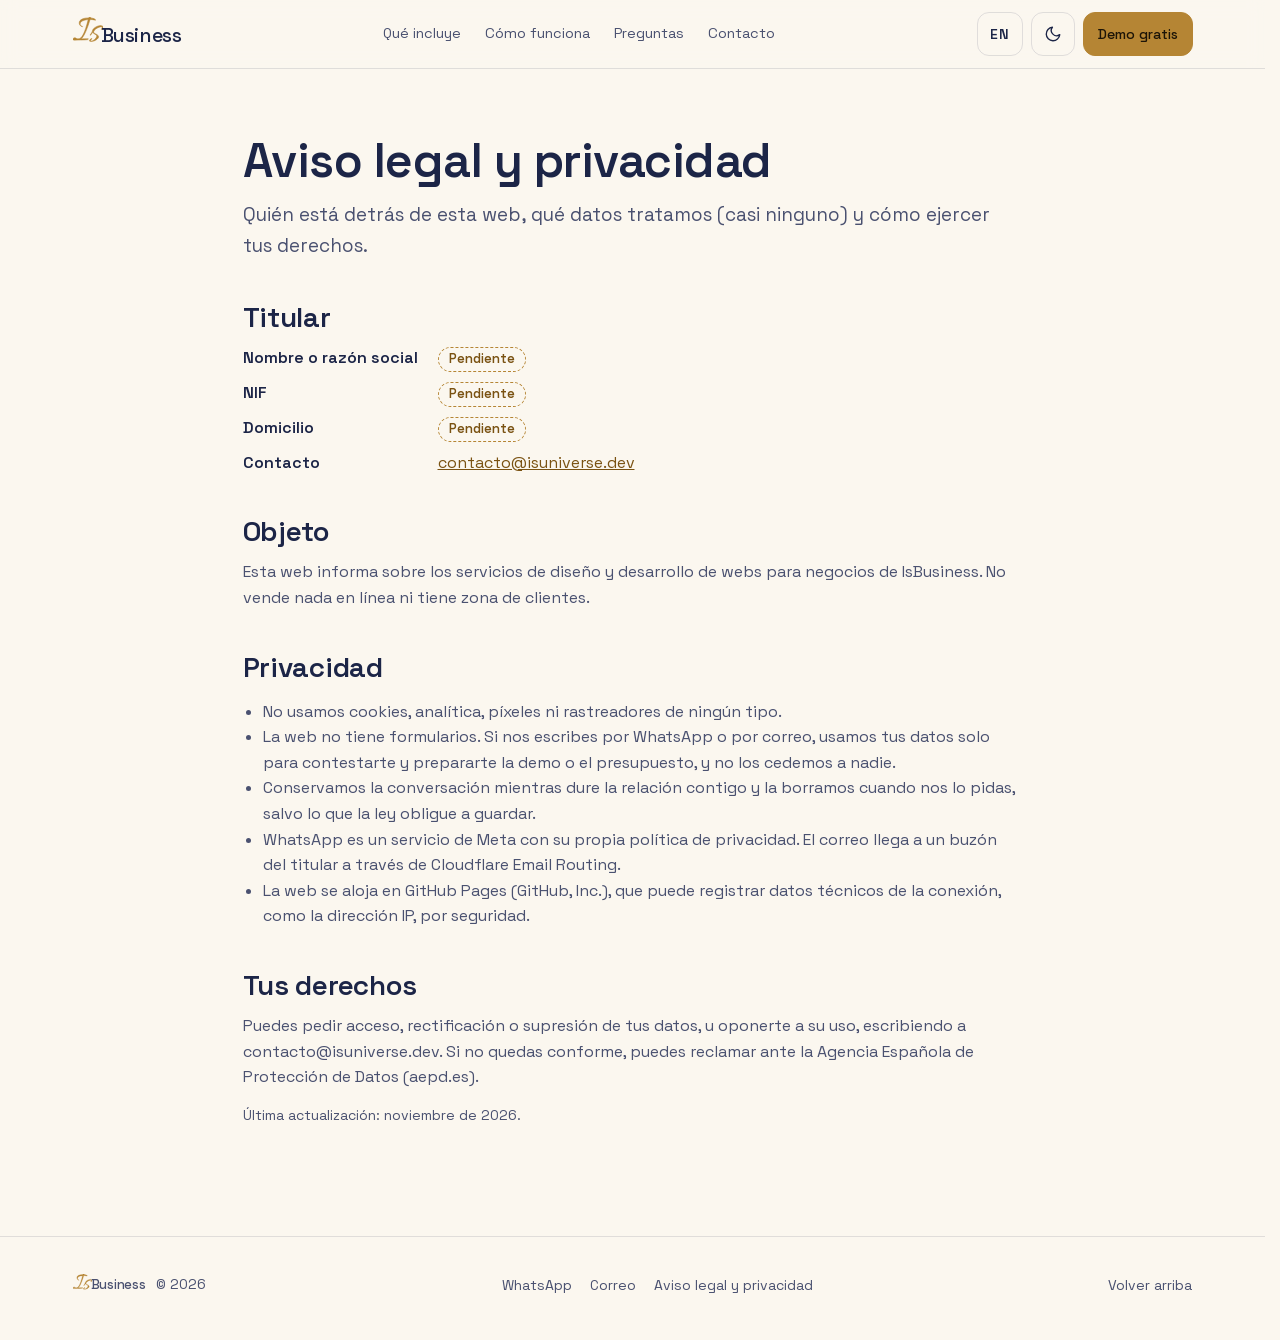
==== commit 3ce19736: "fix: the official «Is» at the shared wordmark size and scale The symbol box is now the ink of the gl" ====
--- a/legal/index.html
+++ b/legal/index.html
@@ -24,11 +24,11 @@
   <script type="module" data-startup-entry src="/assets/business.js"></script>
 </head>
 <body data-page="legal">
-  <svg class="is-symbol" width="0" height="0" aria-hidden="true" focusable="false"><symbol id="is-glyph" viewBox="170 0 686 795"><path transform="translate(512 512) scale(1.12) translate(-307.8 209.38)" d="M39.52 6.84Q23.56 6.84 14.82 4.18Q6.08 1.52 6.08 -8.36Q6.08 -12.16 6.84 -16.34Q7.60 -20.52 9.88 -25.84Q13.68 -34.20 22.80 -38.38Q31.92 -42.56 39.52 -42.56Q47.12 -42.56 53.20 -38.76Q63.84 -31.16 78.28 -25.46Q92.72 -19.76 108.68 -19.76Q126.92 -19.76 145.92 -28.50Q164.92 -37.24 181.64 -60.80Q204.44 -90.44 224.20 -134.90Q243.96 -179.36 260.30 -228.76Q276.64 -278.16 289.56 -324.90Q302.48 -371.64 310.84 -405.84Q271.32 -402.80 234.08 -392.54Q196.84 -382.28 172.90 -363.66Q148.96 -345.04 148.96 -317.68Q148.96 -302.48 157.32 -292.98Q165.68 -283.48 176.70 -278.16Q187.72 -272.84 194.56 -269.04Q199.88 -266.00 199.88 -263.72Q199.88 -259.16 193.04 -262.20Q183.92 -264.48 169.86 -272.46Q155.80 -280.44 144.78 -294.12Q133.76 -307.80 133.00 -325.28Q133.00 -326.80 131.86 -329.84Q130.72 -332.88 130.72 -335.16Q129.20 -364.04 145.54 -383.80Q161.88 -403.56 189.62 -416.10Q217.36 -428.64 251.18 -434.34Q285.00 -440.04 319.20 -440.04L322.24 -447.64Q323.76 -451.44 330.98 -454.10Q338.20 -456.76 345.80 -456.76Q353.40 -456.76 358.34 -454.48Q363.28 -452.20 363.28 -448.40Q363.28 -444.60 359.48 -438.52Q384.56 -436.24 405.46 -430.92Q426.36 -425.60 440.80 -418.00Q446.12 -415.72 453.34 -408.50Q460.56 -401.28 460.56 -396.72Q460.56 -392.92 454.48 -392.92Q451.44 -392.92 446.88 -393.68Q442.32 -394.44 436.24 -396.72Q421.80 -402.04 398.62 -404.32Q375.44 -406.60 348.84 -406.60Q337.44 -371.64 321.86 -323.76Q306.28 -275.88 286.90 -224.58Q267.52 -173.28 244.72 -126.54Q221.92 -79.80 196.84 -47.88Q189.24 -40.28 182.02 -32.68Q174.80 -25.08 167.96 -19.00Q209.76 -18.24 244.34 -19.76Q278.92 -21.28 302.48 -22.04L307.04 -22.04Q315.40 -22.04 315.40 -18.24Q315.40 -14.44 310.84 -9.88Q306.28 -5.32 303.24 -3.80Q299.44 -2.28 277.02 -0.38Q254.60 1.52 221.54 2.66Q188.48 3.80 152.76 4.94Q117.04 6.08 86.64 6.46Q56.24 6.84 39.52 6.84ZM365.56 38.00Q335.16 38.00 335.16 21.28Q335.16 9.12 348.08 -3.80Q357.96 -13.68 370.12 -19.76Q382.28 -25.84 385.32 -25.84Q389.12 -25.84 389.50 -22.80Q389.88 -19.76 386.08 -18.24Q378.48 -13.68 368.98 -5.70Q359.48 2.28 359.48 11.40Q359.48 23.56 373.92 23.56Q391.40 23.56 410.40 13.30Q429.40 3.04 445.74 -12.92Q462.08 -28.88 472.34 -45.22Q482.60 -61.56 482.60 -73.72Q482.60 -83.60 475.76 -91.96Q468.92 -100.32 447.64 -111.72Q433.20 -120.08 419.90 -129.20Q406.60 -138.32 399.76 -151.24Q393.68 -140.60 384.18 -125.78Q374.68 -110.96 361.76 -95.00Q357.20 -90.44 352.64 -90.44Q348.08 -90.44 348.08 -94.24Q348.08 -96.52 351.88 -101.84Q372.40 -126.16 382.28 -146.68Q392.16 -167.20 395.96 -177.84Q399.00 -199.88 416.48 -219.64Q433.96 -239.40 459.04 -254.22Q484.12 -269.04 510.34 -277.40Q536.56 -285.76 557.08 -285.76Q577.60 -285.76 593.56 -278.16Q609.52 -270.56 609.52 -253.84Q609.52 -244.72 604.20 -234.08Q597.36 -219.64 581.40 -208.24Q580.64 -207.48 579.12 -207.48Q573.04 -207.48 573.04 -212.80Q573.04 -216.60 576.84 -220.40Q582.92 -225.72 586.72 -233.32Q590.52 -240.92 590.52 -247.76Q590.52 -261.44 574.56 -261.44Q557.84 -261.44 530.86 -252.32Q503.88 -243.20 481.08 -228.76Q455.24 -212.04 437.76 -192.28Q420.28 -172.52 420.28 -157.32Q420.28 -149.72 425.22 -143.26Q430.16 -136.80 444.60 -128.44Q452.20 -123.88 465.88 -116.66Q479.56 -109.44 489.44 -103.36Q520.60 -84.36 520.60 -63.08Q520.60 -45.60 505.40 -27.74Q490.20 -9.88 466.26 4.94Q442.32 19.76 415.72 28.88Q389.12 38.00 365.56 38.00Z"/></symbol></svg>
+  <svg class="is-symbol" width="0" height="0" aria-hidden="true" focusable="false"><symbol id="is-glyph" viewBox="174 234 676 556"><path transform="translate(512 512) scale(1.12) translate(-307.8 209.38)" d="M39.52 6.84Q23.56 6.84 14.82 4.18Q6.08 1.52 6.08 -8.36Q6.08 -12.16 6.84 -16.34Q7.60 -20.52 9.88 -25.84Q13.68 -34.20 22.80 -38.38Q31.92 -42.56 39.52 -42.56Q47.12 -42.56 53.20 -38.76Q63.84 -31.16 78.28 -25.46Q92.72 -19.76 108.68 -19.76Q126.92 -19.76 145.92 -28.50Q164.92 -37.24 181.64 -60.80Q204.44 -90.44 224.20 -134.90Q243.96 -179.36 260.30 -228.76Q276.64 -278.16 289.56 -324.90Q302.48 -371.64 310.84 -405.84Q271.32 -402.80 234.08 -392.54Q196.84 -382.28 172.90 -363.66Q148.96 -345.04 148.96 -317.68Q148.96 -302.48 157.32 -292.98Q165.68 -283.48 176.70 -278.16Q187.72 -272.84 194.56 -269.04Q199.88 -266.00 199.88 -263.72Q199.88 -259.16 193.04 -262.20Q183.92 -264.48 169.86 -272.46Q155.80 -280.44 144.78 -294.12Q133.76 -307.80 133.00 -325.28Q133.00 -326.80 131.86 -329.84Q130.72 -332.88 130.72 -335.16Q129.20 -364.04 145.54 -383.80Q161.88 -403.56 189.62 -416.10Q217.36 -428.64 251.18 -434.34Q285.00 -440.04 319.20 -440.04L322.24 -447.64Q323.76 -451.44 330.98 -454.10Q338.20 -456.76 345.80 -456.76Q353.40 -456.76 358.34 -454.48Q363.28 -452.20 363.28 -448.40Q363.28 -444.60 359.48 -438.52Q384.56 -436.24 405.46 -430.92Q426.36 -425.60 440.80 -418.00Q446.12 -415.72 453.34 -408.50Q460.56 -401.28 460.56 -396.72Q460.56 -392.92 454.48 -392.92Q451.44 -392.92 446.88 -393.68Q442.32 -394.44 436.24 -396.72Q421.80 -402.04 398.62 -404.32Q375.44 -406.60 348.84 -406.60Q337.44 -371.64 321.86 -323.76Q306.28 -275.88 286.90 -224.58Q267.52 -173.28 244.72 -126.54Q221.92 -79.80 196.84 -47.88Q189.24 -40.28 182.02 -32.68Q174.80 -25.08 167.96 -19.00Q209.76 -18.24 244.34 -19.76Q278.92 -21.28 302.48 -22.04L307.04 -22.04Q315.40 -22.04 315.40 -18.24Q315.40 -14.44 310.84 -9.88Q306.28 -5.32 303.24 -3.80Q299.44 -2.28 277.02 -0.38Q254.60 1.52 221.54 2.66Q188.48 3.80 152.76 4.94Q117.04 6.08 86.64 6.46Q56.24 6.84 39.52 6.84ZM365.56 38.00Q335.16 38.00 335.16 21.28Q335.16 9.12 348.08 -3.80Q357.96 -13.68 370.12 -19.76Q382.28 -25.84 385.32 -25.84Q389.12 -25.84 389.50 -22.80Q389.88 -19.76 386.08 -18.24Q378.48 -13.68 368.98 -5.70Q359.48 2.28 359.48 11.40Q359.48 23.56 373.92 23.56Q391.40 23.56 410.40 13.30Q429.40 3.04 445.74 -12.92Q462.08 -28.88 472.34 -45.22Q482.60 -61.56 482.60 -73.72Q482.60 -83.60 475.76 -91.96Q468.92 -100.32 447.64 -111.72Q433.20 -120.08 419.90 -129.20Q406.60 -138.32 399.76 -151.24Q393.68 -140.60 384.18 -125.78Q374.68 -110.96 361.76 -95.00Q357.20 -90.44 352.64 -90.44Q348.08 -90.44 348.08 -94.24Q348.08 -96.52 351.88 -101.84Q372.40 -126.16 382.28 -146.68Q392.16 -167.20 395.96 -177.84Q399.00 -199.88 416.48 -219.64Q433.96 -239.40 459.04 -254.22Q484.12 -269.04 510.34 -277.40Q536.56 -285.76 557.08 -285.76Q577.60 -285.76 593.56 -278.16Q609.52 -270.56 609.52 -253.84Q609.52 -244.72 604.20 -234.08Q597.36 -219.64 581.40 -208.24Q580.64 -207.48 579.12 -207.48Q573.04 -207.48 573.04 -212.80Q573.04 -216.60 576.84 -220.40Q582.92 -225.72 586.72 -233.32Q590.52 -240.92 590.52 -247.76Q590.52 -261.44 574.56 -261.44Q557.84 -261.44 530.86 -252.32Q503.88 -243.20 481.08 -228.76Q455.24 -212.04 437.76 -192.28Q420.28 -172.52 420.28 -157.32Q420.28 -149.72 425.22 -143.26Q430.16 -136.80 444.60 -128.44Q452.20 -123.88 465.88 -116.66Q479.56 -109.44 489.44 -103.36Q520.60 -84.36 520.60 -63.08Q520.60 -45.60 505.40 -27.74Q490.20 -9.88 466.26 4.94Q442.32 19.76 415.72 28.88Q389.12 38.00 365.56 38.00Z"/></symbol></svg>
   <a class="skip-link" href="#main"><span data-i18n="skip">Ir al contenido</span></a>
   <header class="topbar" id="top">
     <div class="container topbar-row">
-      <a class="brand" href="/" aria-label="IsBusiness"><svg class="brand-mark" viewBox="0 0 233 270" aria-hidden="true" focusable="false"><use href="#is-glyph" width="233" height="270"/></svg><span class="brand-name" aria-hidden="true">Business</span></a>
+      <a class="brand" href="/" aria-label="IsBusiness"><svg class="brand-mark" viewBox="0 0 676 556" aria-hidden="true" focusable="false"><use href="#is-glyph" width="676" height="556"/></svg><span class="brand-name" aria-hidden="true">Business</span></a>
       <nav class="nav" aria-label="Secciones" data-i18n-aria="nav.label">
         <a href="/#incluye" data-i18n="nav.includes">Qué incluye</a>
         <a href="/#proceso" data-i18n="nav.process">Cómo funciona</a>
@@ -78,7 +78,7 @@
 
   <footer class="footer">
     <div class="container footer-row">
-      <span class="footer-brand"><svg viewBox="0 0 233 270" aria-hidden="true" focusable="false"><use href="#is-glyph" width="233" height="270"/></svg><span>© <span data-year>2026</span> IsBusiness</span></span>
+      <span class="footer-brand"><span class="brand brand--small" aria-label="IsBusiness"><svg class="brand-mark" viewBox="0 0 676 556" aria-hidden="true" focusable="false"><use href="#is-glyph" width="676" height="556"/></svg><span class="brand-name" aria-hidden="true">Business</span></span><span class="footer-year">© <span data-year>2026</span></span></span>
       <nav class="footer-links" aria-label="Enlaces" data-i18n-aria="footer.label">
         <a data-wa href="https://wa.me/34613371874?text=Hola%2C%20he%20visto%20IsBusiness%20y%20me%20gustar%C3%ADa%20una%20demo%20gratis%20para%20mi%20negocio." target="_blank" rel="noopener noreferrer">WhatsApp</a>
         <a data-mail href="mailto:contacto@isuniverse.dev?subject=Demo%20gratis%20para%20mi%20negocio"><span data-i18n="footer.mail">Correo</span></a>
--- a/assets/ds/tokens.css
+++ b/assets/ds/tokens.css
@@ -19,6 +19,9 @@
   --font-script: 'Allura', 'Snell Roundhand', cursive;
   --font-sans: 'Space Grotesk', system-ui, -apple-system, sans-serif;
   --font-mono: ui-monospace, 'SF Mono', Menlo, monospace;
+  /* the wordmark «Is + name» of every site (F10, 08/11/2026): one size, weight and spacing everywhere
+     (portada, IsProfile, IsAcademy, IsBusiness, IsPanel); 34/18 px on narrow phones (end of this file) */
+  --brand-is: 38px; --brand-name: 20px; --brand-name-weight: 500;
   --ease-out: cubic-bezier(.2, .8, .2, 1);
   /* motion: one rhythm for every site (IsAcademy's timings are the reference) */
   --ease-in-out: cubic-bezier(.65, 0, .35, 1);
@@ -60,3 +63,6 @@
   --control-placeholder: var(--text-2); --success-text: var(--success); --danger-text: var(--danger-soft);
   --gold: var(--gold-500); --gold-2: var(--gold-400); --gold-text: var(--gold-400); --av-skin: #c08d68; --av-shade: #9b6a4a; color-scheme: dark;
 }
+
+/* wordmark on narrow phones */
+@media (max-width: 420px) { :root { --brand-is: 34px; --brand-name: 18px; } }
--- a/assets/ds/base.css
+++ b/assets/ds/base.css
@@ -68,10 +68,10 @@
 .topbar-row { display: flex; align-items: center; gap: 18px; min-height: 68px; }
 /* wordmark: the "Is" followed by the rest of the name */
 .brand { display: inline-flex; align-items: baseline; text-decoration: none; color: var(--text); flex: none; }
-.brand-is { font-family: var(--font-script); color: var(--gold); font-size: 38px; line-height: .8; margin-right: 1px; -webkit-text-stroke: .5px currentColor;
+.brand-is { font-family: var(--font-script); color: var(--gold); font-size: var(--brand-is); line-height: .8; margin-right: 1px; -webkit-text-stroke: .5px currentColor;
   transition: transform .3s var(--ease-out); }
 .brand:hover .brand-is { transform: rotate(-4deg); }
-.brand-name { font-size: 20px; font-weight: 500; letter-spacing: -.02em; }
+.brand-name { font-size: var(--brand-name); font-weight: var(--brand-name-weight); letter-spacing: -.02em; }
 .nav { display: flex; gap: 4px; flex: 1; justify-content: center; align-items: center; }
 .nav a { color: var(--text-2); text-decoration: none; font-size: 14.5px; padding: 8px 10px; border-radius: 10px; white-space: nowrap; transition: color .2s, background .2s; }
 .nav a:hover { color: var(--text); background: rgba(200, 149, 63, .08); }
@@ -141,8 +141,6 @@
   .tools { gap: 6px; } .tools .btn-icon { min-width: 40px; padding: 8px; }
 }
 @media (max-width: 420px) {
-  .brand-name { font-size: 18px; }
-  .brand-is { font-size: 34px; }
 }
 @media (prefers-reduced-motion: reduce) {
   html { scroll-behavior: auto; }
--- a/assets/ds/circuit.css
+++ b/assets/ds/circuit.css
@@ -17,7 +17,11 @@
 /* the hero: a column of traces on the right */
 .ds-circuit--hero { right: 0; top: 0; height: 100%; width: auto; opacity: .45; --from: .3s; }
 @media (max-width: 900px) { .ds-circuit--hero { opacity: .25; } }
-@media (max-width: 640px) { .ds-circuit--hero { display: none; } .ds-circuit--intro { opacity: .35; } }   /* on phones the hero lines would cross the text */
+@media (max-width: 640px) { .ds-circuit--hero { display: none; } }   /* on phones the hero lines would cross the text */
+/* phones in portrait (F10): the full-screen slice pushed both clusters of traces off the sides, so on every site no line
+   was visible; the drawing becomes a 4:3 band at the bottom of the screen, under the content, where both clusters and
+   their nodes stay in view */
+@media (max-aspect-ratio: 1/1) { .ds-circuit--intro { inset: auto 0 0 0; height: auto; aspect-ratio: 4 / 3; opacity: .45; } }
 
 @media (prefers-reduced-motion: reduce) {
   .ds-circuit path { animation: none; stroke-dashoffset: 0; }
--- a/assets/business.css
+++ b/assets/business.css
@@ -6,10 +6,13 @@
 /* ===================== 1. Brand mark (the official «Is», #is-glyph) ===================== */
 .is-symbol { position: absolute; width: 0; height: 0; overflow: hidden; }
 #is-glyph path { fill: inherit; }
-.brand { align-items: flex-end; gap: 5px; }
-.brand-mark { width: auto; height: 40px; margin-bottom: -3px; fill: var(--gold); flex: none; transition: transform .3s var(--ease-out); overflow: visible; }
+/* The SVG «Is» takes exactly the place of the Allura «Is» of the other sites (ds/base.css .brand-is): its ink is
+   0.651 × --brand-is tall and goes 0.05 × --brand-is under the baseline of the name, and the name starts where the
+   Allura advance ends (0.076 × --brand-is before the end of the ink), as in «Ismael», «IsProfile» or «IsAcademy». */
+.brand-mark { width: auto; height: calc(var(--brand-is) * .651); margin: 0 calc(var(--brand-is) * -.076 + 1px) calc(var(--brand-is) * -.05) 0;
+  fill: var(--gold); stroke: var(--gold); stroke-width: 10; /* ≈ the .5px text-stroke of the Allura «Is» */ flex: none; transition: transform .3s var(--ease-out); overflow: visible; }
 .brand:hover .brand-mark { transform: rotate(-4deg); }
-.brand-name { font-size: 21px; font-weight: 600; letter-spacing: -.02em; line-height: 1; padding-bottom: 4px; }
+.brand--small { --brand-is: 24px; --brand-name: 13px; color: var(--text-2); }
 body.entering .topbar .brand { opacity: 0; }
 ::selection { background: rgba(200, 149, 63, .28); color: var(--text); }
 html { accent-color: var(--gold); scrollbar-color: var(--gold) transparent; }
@@ -24,7 +27,7 @@
 /* ===================== 3. Hero and phone ===================== */
 .hero { position: relative; overflow: hidden; padding: 84px 0 72px; }
 .hero::before { content: ""; position: absolute; inset: -20% -10% auto auto; width: 60vw; height: 60vw; max-width: 760px; max-height: 760px;
-  background: radial-gradient(circle, var(--gold-glow), transparent 62%); pointer-events: none; }
+  background: radial-gradient(closest-side, var(--gold-glow), transparent); pointer-events: none; }
 .hero-inner { position: relative; z-index: 1; display: grid; grid-template-columns: minmax(0, 1fr) auto; gap: 56px; align-items: center; }
 .hero-title { font-size: clamp(36px, 5.4vw, 64px); line-height: 1.04; letter-spacing: -.03em; max-width: 14ch; margin: 0 0 22px; }
 .hero-title span { background: linear-gradient(100deg, var(--text) 0 58%, var(--gold) 80%, var(--gold-text)); -webkit-background-clip: text; background-clip: text; color: transparent; }
@@ -105,7 +108,7 @@
 .steps.run::after { transform: scaleX(1); }
 .step { position: relative; display: grid; gap: 8px; align-content: start; }
 .step-n { position: relative; z-index: 1; display: grid; place-items: center; width: 68px; height: 68px; border-radius: 50%; border: 1px solid var(--line); background: var(--surface);
-  font-family: var(--font-mono); font-weight: 600; font-size: 18px; color: var(--text-2); margin-bottom: 8px;
+  font-family: var(--font-sans); font-weight: 600; font-variant-numeric: tabular-nums; font-size: 20px; color: var(--text-2); margin-bottom: 8px;
   transition: border-color .4s ease, color .4s ease, box-shadow .4s ease; }
 .steps.run .step-n { border-color: var(--gold); color: var(--gold-text); box-shadow: 0 0 0 6px var(--gold-glow); }
 .steps.run .step:nth-child(1) .step-n { transition-delay: .2s; }
@@ -149,8 +152,8 @@
 .contact-note { margin: 8px 0 0; }
 
 /* ===================== 7. Footer and legal ===================== */
-.footer-brand { display: inline-flex; align-items: center; gap: 8px; }
-.footer-brand svg { width: auto; height: 22px; fill: var(--gold); }
+.footer-brand { display: inline-flex; align-items: baseline; gap: 10px; }
+.footer-year { font-size: 14px; }
 .legal { padding: 64px 0 96px; }
 .legal h1 { font-size: clamp(32px, 4.4vw, 48px); margin-bottom: 12px; }
 .legal h2 { font-size: clamp(22px, 2.6vw, 28px); margin: 40px 0 12px; }
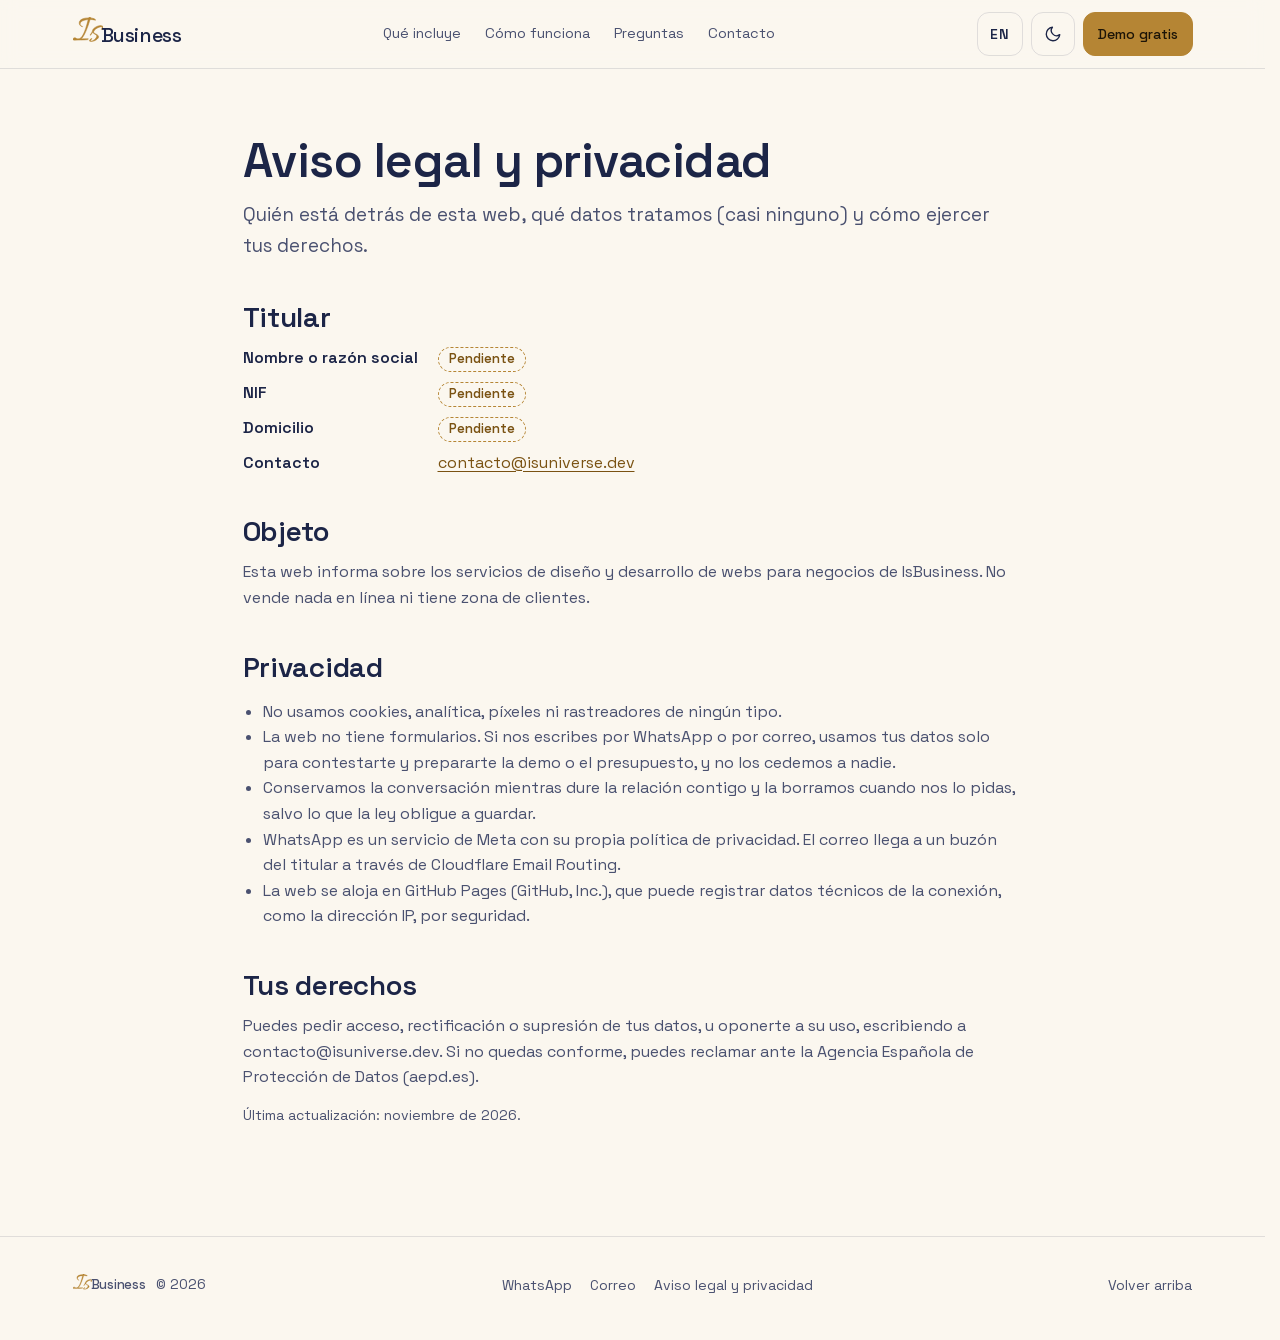
==== commit e4edbbe2: "fix(business): recover language changes and clarify demo access Close findings found while cross-che" ====
--- a/legal/index.html
+++ b/legal/index.html
@@ -42,6 +42,7 @@
       </div>
     </div>
     <span class="read-progress" aria-hidden="true"></span>
+    <p class="language-status container" id="languageStatus" role="status" data-i18n="langError" hidden>No hemos podido cargar el idioma. Vuelve a intentarlo con el botón de idioma.</p>
   </header>
 
   <main id="main" class="legal">
@@ -78,7 +79,7 @@
 
   <footer class="footer">
     <div class="container footer-row">
-      <span class="footer-brand"><span class="brand brand--small" aria-label="IsBusiness"><svg class="brand-mark" viewBox="0 0 676 556" aria-hidden="true" focusable="false"><use href="#is-glyph" width="676" height="556"/></svg><span class="brand-name" aria-hidden="true">Business</span></span><span class="footer-year">© <span data-year>2026</span></span></span>
+      <span class="footer-brand"><span class="brand brand--small" role="img" aria-label="IsBusiness"><svg class="brand-mark" viewBox="0 0 676 556" aria-hidden="true" focusable="false"><use href="#is-glyph" width="676" height="556"/></svg><span class="brand-name" aria-hidden="true">Business</span></span><span class="footer-year">© <span data-year>2026</span></span></span>
       <nav class="footer-links" aria-label="Enlaces" data-i18n-aria="footer.label">
         <a data-wa href="https://wa.me/34613371874?text=Hola%2C%20he%20visto%20IsBusiness%20y%20me%20gustar%C3%ADa%20una%20demo%20gratis%20para%20mi%20negocio." target="_blank" rel="noopener noreferrer">WhatsApp</a>
         <a data-mail href="mailto:contacto@isuniverse.dev?subject=Demo%20gratis%20para%20mi%20negocio"><span data-i18n="footer.mail">Correo</span></a>
--- a/assets/ds/base.css
+++ b/assets/ds/base.css
@@ -32,7 +32,7 @@
 .btn-primary { background: var(--gold); border-color: var(--gold); color: var(--on-gold); }
 .btn-primary:hover { background: var(--gold-2); border-color: var(--gold-2); box-shadow: 0 8px 22px rgba(200, 149, 63, .32); }
 .btn-lg { min-height: 52px; padding: 14px 24px; font-size: 16px; }
-.btn-sm { min-height: 40px; padding: 8px 14px; font-size: 14px; }
+.btn-sm { min-height: 44px; padding: 10px 14px; font-size: 14px; }   /* 44 px: the touch minimum of the kit (F10) */
 .btn-icon { min-width: 44px; padding: 10px 12px; }
 .btn[aria-pressed="true"] { border-color: var(--gold); background: rgba(200, 149, 63, .14); }
 /* calls to action end in an arrow that nudges forward */
@@ -57,6 +57,12 @@
 .chips li:has(> a) { padding: 0; border: 0; background: none; }
 .chips li, .chips a { white-space: nowrap; }
 .chips a { display: inline-block; }
+
+
+/* the select of every site (F10): no system arrow (different on each OS), the same gold chevron drawn in CSS */
+select.ds-select, .ds-form select { appearance: none; -webkit-appearance: none; padding-right: 40px; background-repeat: no-repeat;
+  background-image: linear-gradient(45deg, transparent 50%, var(--gold-text) 50%), linear-gradient(135deg, var(--gold-text) 50%, transparent 50%);
+  background-position: calc(100% - 20px) 52%, calc(100% - 15px) 52%; background-size: 5px 5px, 5px 5px; }
 
 /* ===================== 3. Top bar and brand ===================== */
 /* glass bar, a soft shadow once the page scrolls and a thin reading-progress line */
@@ -138,12 +144,11 @@
 @media (max-width: 640px) {
   .section { padding: 64px 0; }
   .topbar-row { gap: 6px 8px; }
-  .tools { gap: 6px; } .tools .btn-icon { min-width: 40px; padding: 8px; }
-}
-@media (max-width: 420px) {
+  .tools { gap: 6px; } .tools .btn-icon { min-width: 44px; padding: 8px; }
 }
 @media (prefers-reduced-motion: reduce) {
   html { scroll-behavior: auto; }
   *, *::before, *::after { animation-duration: .01ms !important; animation-iteration-count: 1 !important; transition-duration: .01ms !important; }
   .js .reveal { opacity: 1; transform: none; }
 }
+.language-status { margin-block: 0; padding-block: 8px; color: var(--text-2); font-size: 14px; }
--- a/assets/ds/intro.css
+++ b/assets/ds/intro.css
@@ -108,7 +108,7 @@
 body.entering .topbar .brand { opacity: 0; }
 
 @media (max-width: 640px) {
-  .js .intro { padding-top: max(14vh, 84px); }
+  .js .intro { padding-top: max(14vh, 84px); padding-inline: 4vw; }
   .intro-top { left: 16px; justify-content: flex-end; flex-wrap: wrap; }
   /* stacked actions share one width */
   .intro-actions { flex-direction: column; align-items: center; }
--- a/assets/business.css
+++ b/assets/business.css
@@ -8,14 +8,15 @@
 #is-glyph path { fill: inherit; }
 /* The SVG «Is» takes exactly the place of the Allura «Is» of the other sites (ds/base.css .brand-is): its ink is
    0.651 × --brand-is tall and goes 0.05 × --brand-is under the baseline of the name, and the name starts where the
-   Allura advance ends (0.076 × --brand-is before the end of the ink), as in «Ismael», «IsProfile» or «IsAcademy». */
+   Allura advance ends (0.076 × --brand-is before the end of the ink), as in «IsProfile» or «IsAcademy». */
 .brand-mark { width: auto; height: calc(var(--brand-is) * .651); margin: 0 calc(var(--brand-is) * -.076 + 1px) calc(var(--brand-is) * -.05) 0;
   fill: var(--gold); stroke: var(--gold); stroke-width: 10; /* ≈ the .5px text-stroke of the Allura «Is» */ flex: none; transition: transform .3s var(--ease-out); overflow: visible; }
 .brand:hover .brand-mark { transform: rotate(-4deg); }
 .brand--small { --brand-is: 24px; --brand-name: 13px; color: var(--text-2); }
 body.entering .topbar .brand { opacity: 0; }
 ::selection { background: rgba(200, 149, 63, .28); color: var(--text); }
-html { accent-color: var(--gold); scrollbar-color: var(--gold) transparent; }
+html { accent-color: var(--gold); scrollbar-color: var(--gold) transparent; caret-color: var(--gold); }
+a { text-underline-offset: 3px; text-decoration-thickness: 1px; }
 
 /* ===================== 2. Intro mark ===================== */
 .bsig .is-stroke { fill: none; stroke: var(--gold); stroke-width: 3; stroke-linejoin: round; }
@@ -30,7 +31,7 @@
   background: radial-gradient(closest-side, var(--gold-glow), transparent); pointer-events: none; }
 .hero-inner { position: relative; z-index: 1; display: grid; grid-template-columns: minmax(0, 1fr) auto; gap: 56px; align-items: center; }
 .hero-title { font-size: clamp(36px, 5.4vw, 64px); line-height: 1.04; letter-spacing: -.03em; max-width: 14ch; margin: 0 0 22px; }
-.hero-title span { background: linear-gradient(100deg, var(--text) 0 58%, var(--gold) 80%, var(--gold-text)); -webkit-background-clip: text; background-clip: text; color: transparent; }
+.hero-title em { font-style: normal; color: var(--gold-text); }   /* emphasis by colour, never gradient text (Impeccable) */
 .hero .lead { max-width: 52ch; margin-bottom: 28px; }
 .hero-actions { display: flex; flex-wrap: wrap; gap: 12px; margin-bottom: 24px; }
 .trust li { display: inline-flex; align-items: center; gap: 6px; }
@@ -52,8 +53,8 @@
 .s-menu { width: 16px; height: 10px; border-block: 2px solid var(--ink-700); position: relative; }
 .s-menu::after { content: ""; position: absolute; left: 0; right: 0; top: 2px; height: 2px; background: var(--ink-700); }
 .s-hero { display: grid; gap: 7px; padding: 14px 12px; border-radius: 16px; background: var(--ink-900); }
-.s-line { height: 9px; border-radius: 5px; background: rgba(251, 247, 239, .9); }
-.s-line--lg { width: 86%; } .s-line--md { width: 58%; background: rgba(251, 247, 239, .45); }
+.s-h { color: var(--cream-50); font-weight: 700; font-size: 14px; letter-spacing: -.01em; }
+.s-p { color: rgba(251, 247, 239, .62); font-size: 10.5px; font-variant-numeric: tabular-nums; }
 .s-open { display: inline-flex; align-items: center; gap: 6px; margin-top: 4px; color: #9fe0b4; font-size: 10px; font-weight: 600; }
 .s-open i { width: 7px; height: 7px; border-radius: 50%; background: #5fbf7a; box-shadow: 0 0 0 3px rgba(95, 191, 122, .25); }
 .s-card { display: grid; gap: 9px; padding: 12px; border-radius: 16px; background: #fff; box-shadow: 0 8px 24px rgba(122, 82, 18, .12); }
@@ -89,15 +90,17 @@
 .device:not(.playing) .s-bubble { opacity: 1; transform: none; }
 
 /* ===================== 4. Features ===================== */
-.feature-grid { display: grid; grid-template-columns: repeat(3, minmax(0, 1fr)); gap: 20px; }
-.feature { display: flex; flex-direction: column; gap: 10px; }
+/* an editorial list (Impeccable: no wall of identical cards): two columns, hairlines, the icon beside the words */
+.feature-grid { display: grid; grid-template-columns: repeat(2, minmax(0, 1fr)); column-gap: 56px; border-top: 1px solid var(--line); }
+.feature { position: relative; display: grid; grid-template-columns: 48px minmax(0, 1fr); column-gap: 20px; row-gap: 6px; padding: 28px 0; border-bottom: 1px solid var(--line); }
+.feature .f-icon { grid-row: span 2; }
 .feature h3 { font-size: 20px; }
 .feature p { color: var(--text-2); margin: 0; }
 .f-icon { display: grid; place-items: center; width: 48px; height: 48px; border-radius: 14px; background: rgba(200, 149, 63, .12); color: var(--gold-text);
   transition: transform .5s var(--ease-out), background .3s ease; }
 .f-icon svg { width: 24px; height: 24px; fill: none; stroke: currentColor; stroke-width: 1.7; stroke-linecap: round; stroke-linejoin: round; }
 .feature:hover .f-icon { transform: translateY(-2px) rotate(-4deg); background: rgba(200, 149, 63, .2); }
-.feature::before { content: ""; position: absolute; left: 24px; right: 24px; top: 0; height: 2px; border-radius: 2px; background: linear-gradient(90deg, var(--gold), var(--gold-2));
+.feature::before { content: ""; position: absolute; left: 0; right: 0; top: -1px; height: 2px; border-radius: 2px; background: linear-gradient(90deg, var(--gold), var(--gold-2));
   transform: scaleX(0); transform-origin: left; transition: transform .5s var(--ease-out); z-index: 1; }
 .feature:hover::before { transform: scaleX(1); }
 
@@ -169,7 +172,7 @@
 
 /* ===================== 8. Responsive and reduced motion ===================== */
 @media (max-width: 1080px) {
-  .feature-grid { grid-template-columns: repeat(2, minmax(0, 1fr)); }
+  .feature-grid { column-gap: 32px; }
 }
 @media (max-width: 900px) {
   .hero-inner { grid-template-columns: 1fr; gap: 48px; }
@@ -191,6 +194,7 @@
   .contact-actions .btn { flex: 1 1 100%; }
   .bar-cta { display: none; }
   .device { width: 248px; }
+  .device .s-tiles { display: none; }   /* the small phone has no room: the message bubble would cover them */
   .legal dl { grid-template-columns: 1fr; gap: 2px; }
   .legal dd { margin-bottom: 10px; }
 }
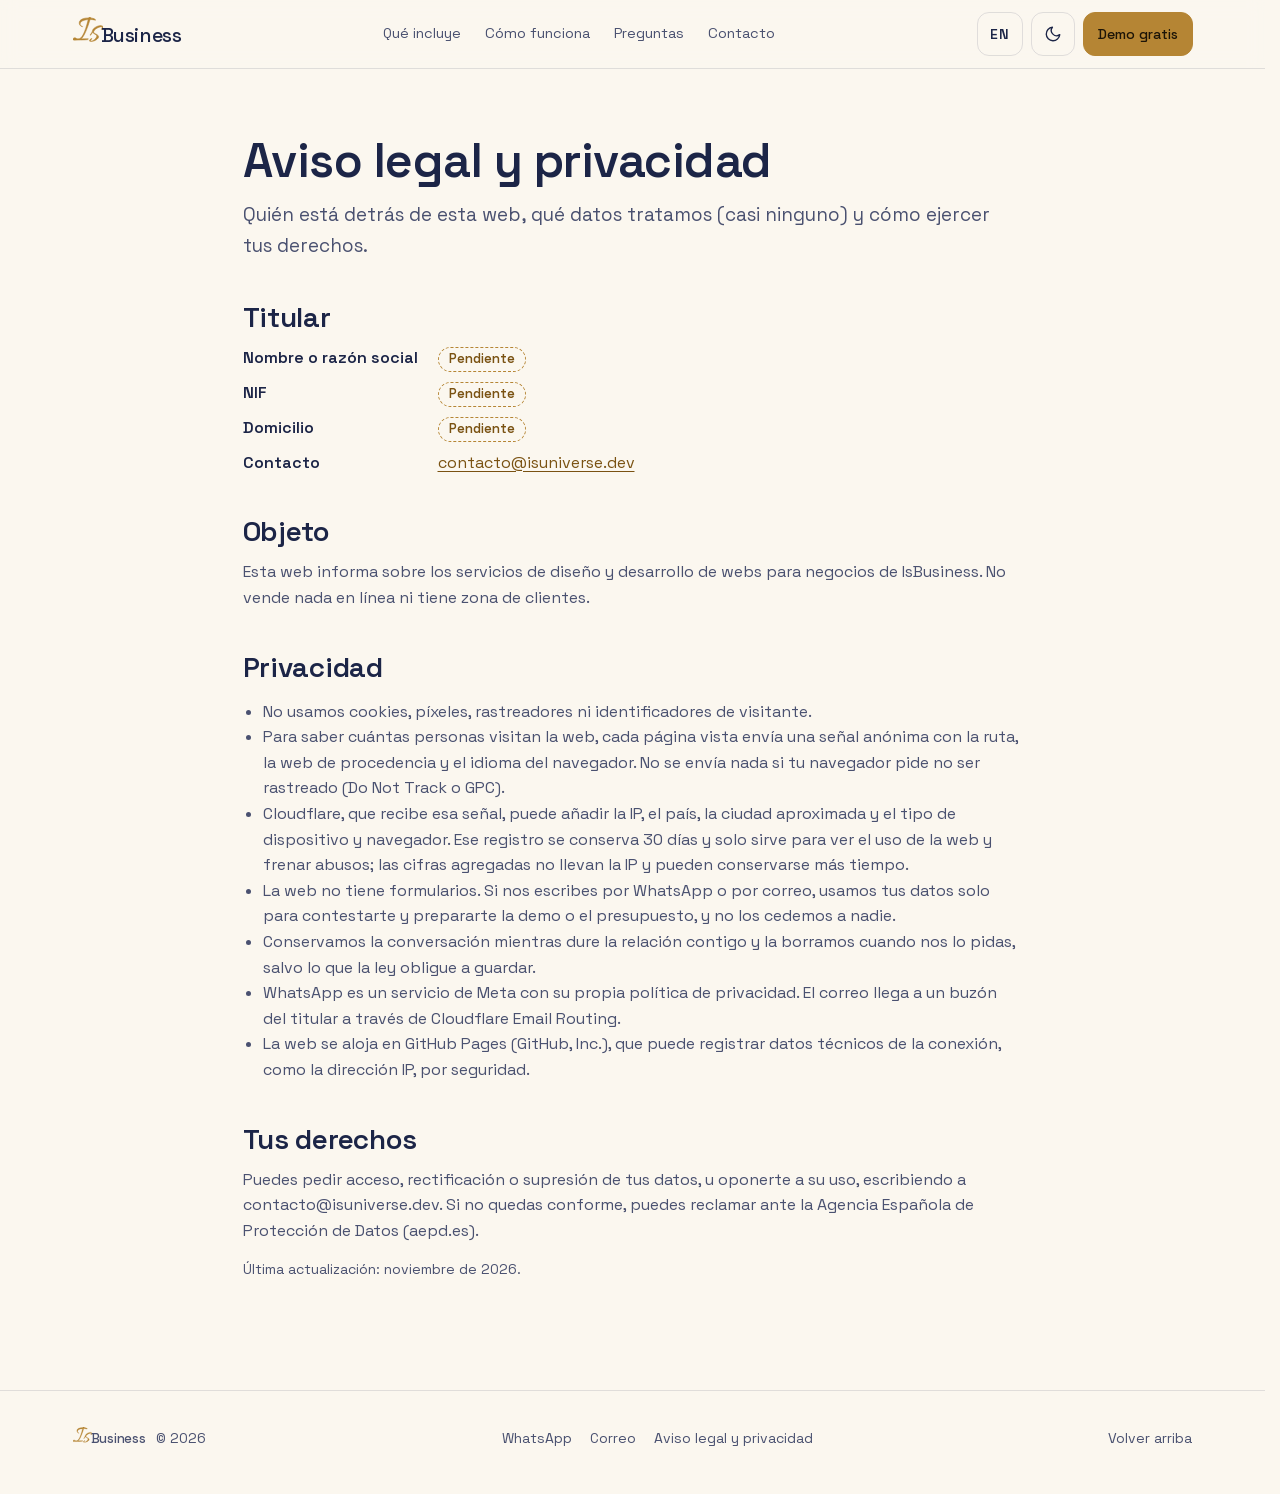
==== commit 92e4851b: "feat(business): count page views through stats.isuniverse.dev (F11) - assets/ds/views.js: anonymous " ====
--- a/legal/index.html
+++ b/legal/index.html
@@ -2,11 +2,11 @@
 <html lang="es">
 <head>
   <meta charset="utf-8">
-  <meta http-equiv="Content-Security-Policy" content="default-src 'self'; script-src 'self'; style-src 'self'; img-src 'self' data:; font-src 'self'; connect-src 'self'; manifest-src 'self'; base-uri 'self'; form-action 'none'; object-src 'none'; upgrade-insecure-requests">
+  <meta http-equiv="Content-Security-Policy" content="default-src 'self'; script-src 'self'; style-src 'self'; img-src 'self' data:; font-src 'self'; connect-src 'self' https://stats.isuniverse.dev; manifest-src 'self'; base-uri 'self'; form-action 'none'; object-src 'none'; upgrade-insecure-requests">
   <meta name="referrer" content="strict-origin-when-cross-origin">
   <meta name="viewport" content="width=device-width, initial-scale=1, viewport-fit=cover">
   <title>Aviso legal y privacidad · IsBusiness</title>
-  <meta name="description" content="Titular, objeto, privacidad y derechos de la web de IsBusiness: sin cookies ni analítica.">
+  <meta name="description" content="Titular, objeto, privacidad y derechos de la web de IsBusiness: sin cookies ni rastreadores.">
   <meta name="theme-color" content="#0b1026">
   <link rel="canonical" href="https://business.isuniverse.dev/legal/">
   <link rel="icon" href="/assets/brand/favicon-light.svg" type="image/svg+xml" media="(prefers-color-scheme: light)" data-theme-icon="light">
@@ -63,7 +63,9 @@
 
       <h2 data-i18n="legal.h.privacy">Privacidad</h2>
       <ul>
-        <li data-i18n="legal.p.0">No usamos cookies, analítica, píxeles ni rastreadores de ningún tipo.</li>
+        <li data-i18n="legal.p.0">No usamos cookies, píxeles, rastreadores ni identificadores de visitante.</li>
+        <li data-i18n="legal.p.5">Para saber cuántas personas visitan la web, cada página vista envía una señal anónima con la ruta, la web de procedencia y el idioma del navegador. No se envía nada si tu navegador pide no ser rastreado (Do Not Track o GPC).</li>
+        <li data-i18n="legal.p.6">Cloudflare, que recibe esa señal, puede añadir la IP, el país, la ciudad aproximada y el tipo de dispositivo y navegador. Ese registro se conserva 30 días y solo sirve para ver el uso de la web y frenar abusos; las cifras agregadas no llevan la IP y pueden conservarse más tiempo.</li>
         <li data-i18n="legal.p.1">La web no tiene formularios. Si nos escribes por WhatsApp o por correo, usamos tus datos solo para contestarte y prepararte la demo o el presupuesto, y no los cedemos a nadie.</li>
         <li data-i18n="legal.p.2">Conservamos la conversación mientras dure la relación contigo y la borramos cuando nos lo pidas, salvo lo que la ley obligue a guardar.</li>
         <li data-i18n="legal.p.3">WhatsApp es un servicio de Meta con su propia política de privacidad. El correo llega a un buzón del titular a través de Cloudflare Email Routing.</li>
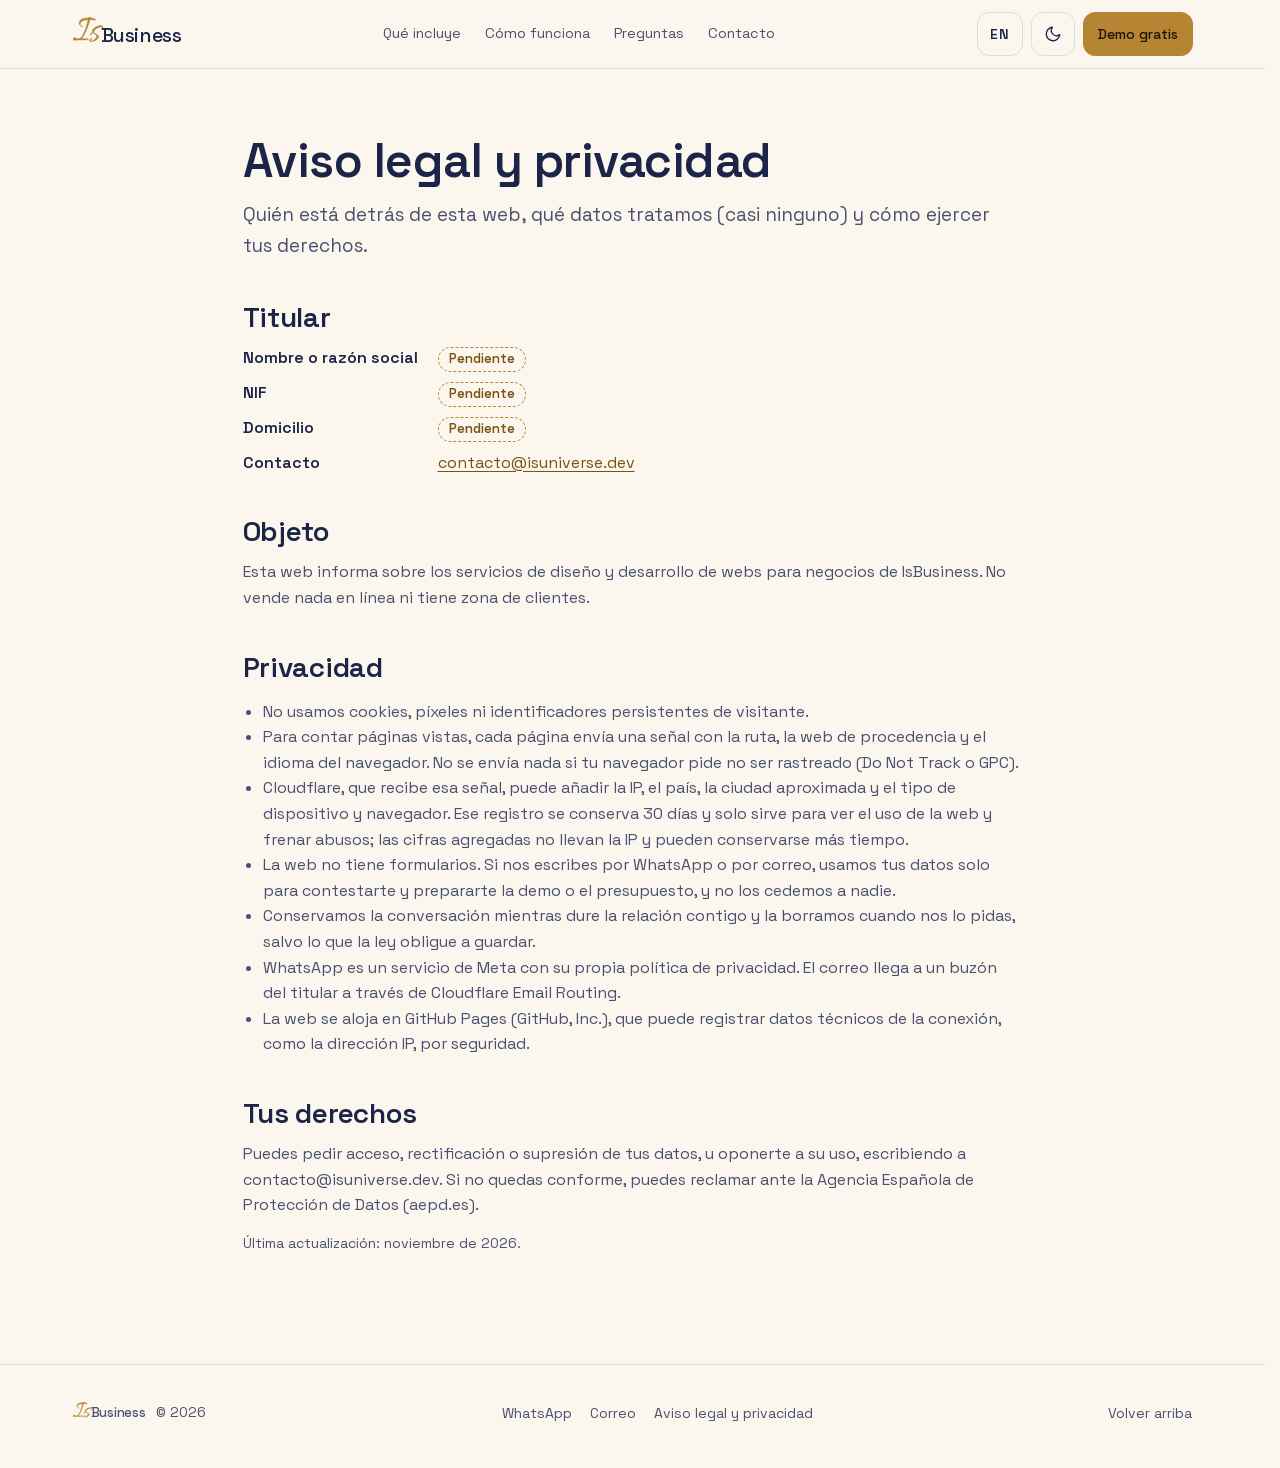
==== commit 7d5f6413: "fix: explain IsBusiness page counts consistently Describe the page counter, private retention and co" ====
--- a/legal/index.html
+++ b/legal/index.html
@@ -63,8 +63,8 @@
 
       <h2 data-i18n="legal.h.privacy">Privacidad</h2>
       <ul>
-        <li data-i18n="legal.p.0">No usamos cookies, píxeles, rastreadores ni identificadores de visitante.</li>
-        <li data-i18n="legal.p.5">Para saber cuántas personas visitan la web, cada página vista envía una señal anónima con la ruta, la web de procedencia y el idioma del navegador. No se envía nada si tu navegador pide no ser rastreado (Do Not Track o GPC).</li>
+        <li data-i18n="legal.p.0">No usamos cookies, píxeles ni identificadores persistentes de visitante.</li>
+        <li data-i18n="legal.p.5">Para contar páginas vistas, cada página envía una señal con la ruta, la web de procedencia y el idioma del navegador. No se envía nada si tu navegador pide no ser rastreado (Do Not Track o GPC).</li>
         <li data-i18n="legal.p.6">Cloudflare, que recibe esa señal, puede añadir la IP, el país, la ciudad aproximada y el tipo de dispositivo y navegador. Ese registro se conserva 30 días y solo sirve para ver el uso de la web y frenar abusos; las cifras agregadas no llevan la IP y pueden conservarse más tiempo.</li>
         <li data-i18n="legal.p.1">La web no tiene formularios. Si nos escribes por WhatsApp o por correo, usamos tus datos solo para contestarte y prepararte la demo o el presupuesto, y no los cedemos a nadie.</li>
         <li data-i18n="legal.p.2">Conservamos la conversación mientras dure la relación contigo y la borramos cuando nos lo pidas, salvo lo que la ley obligue a guardar.</li>
